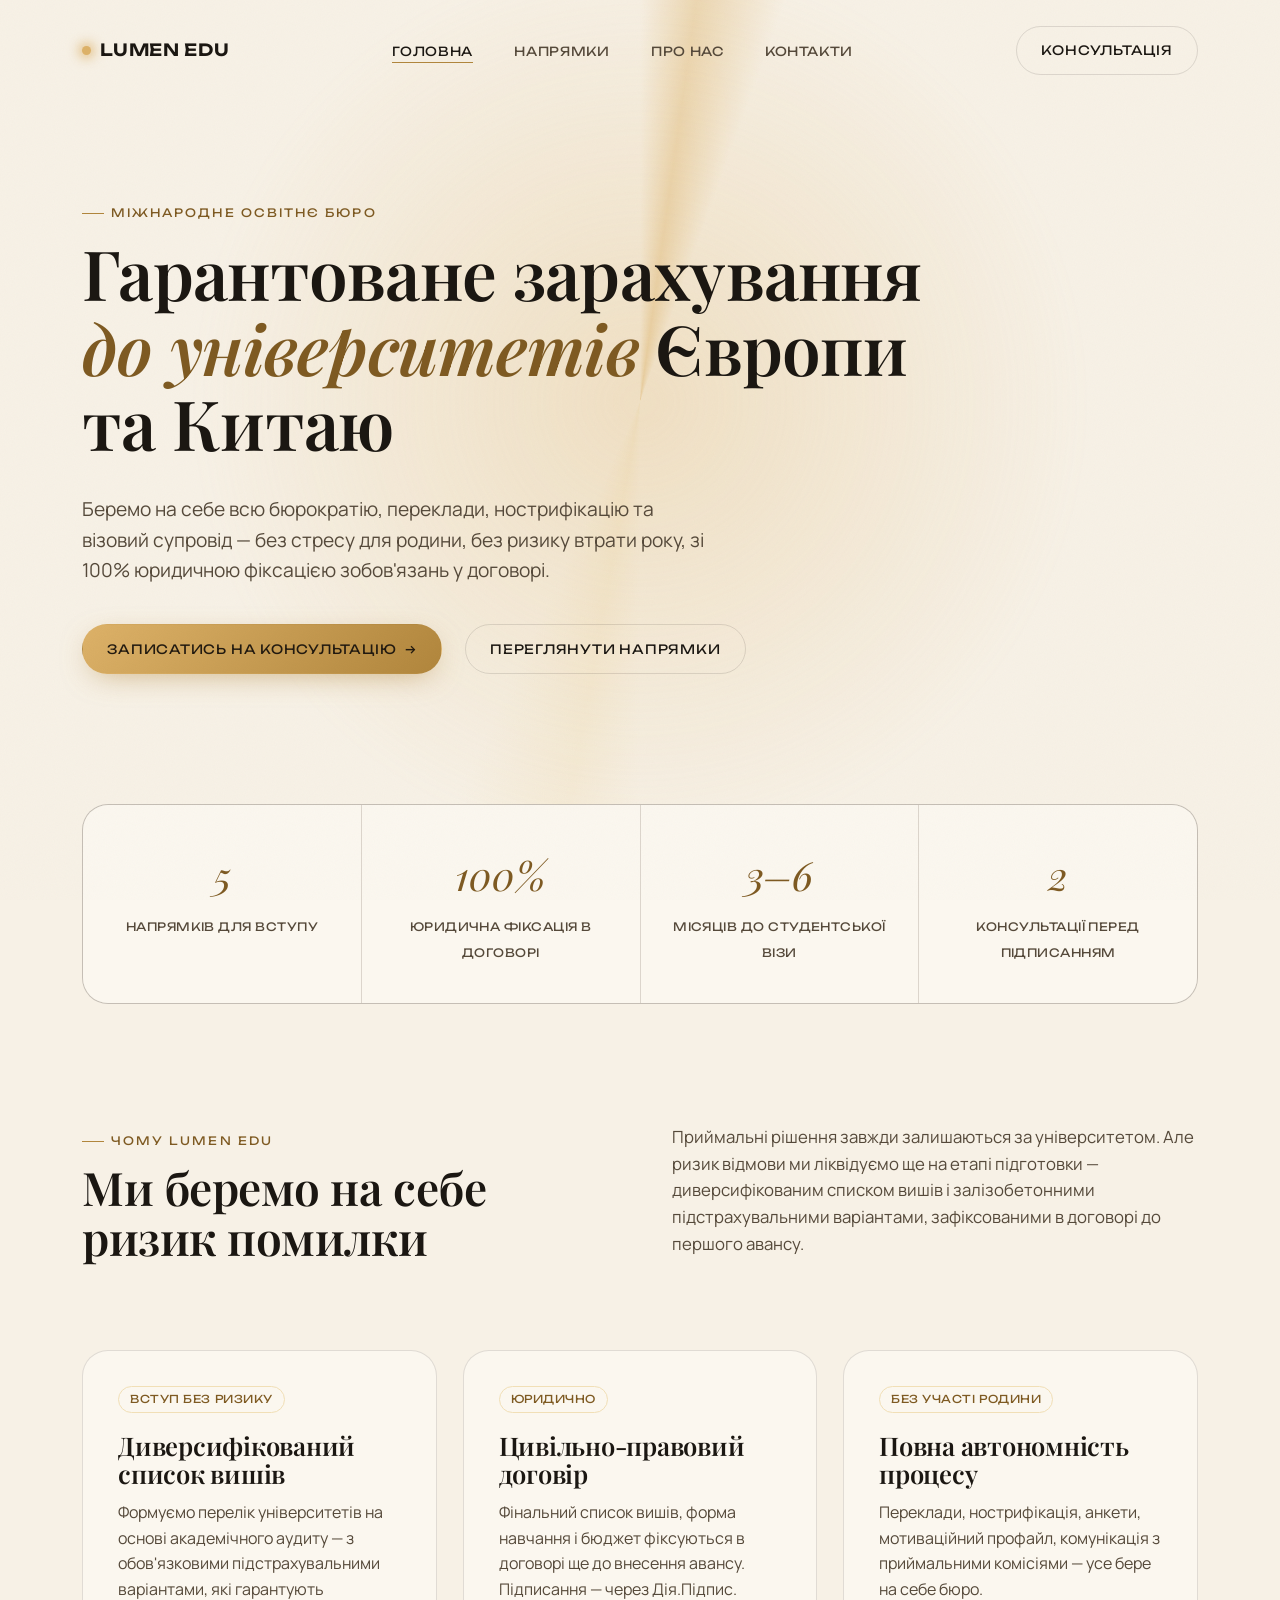
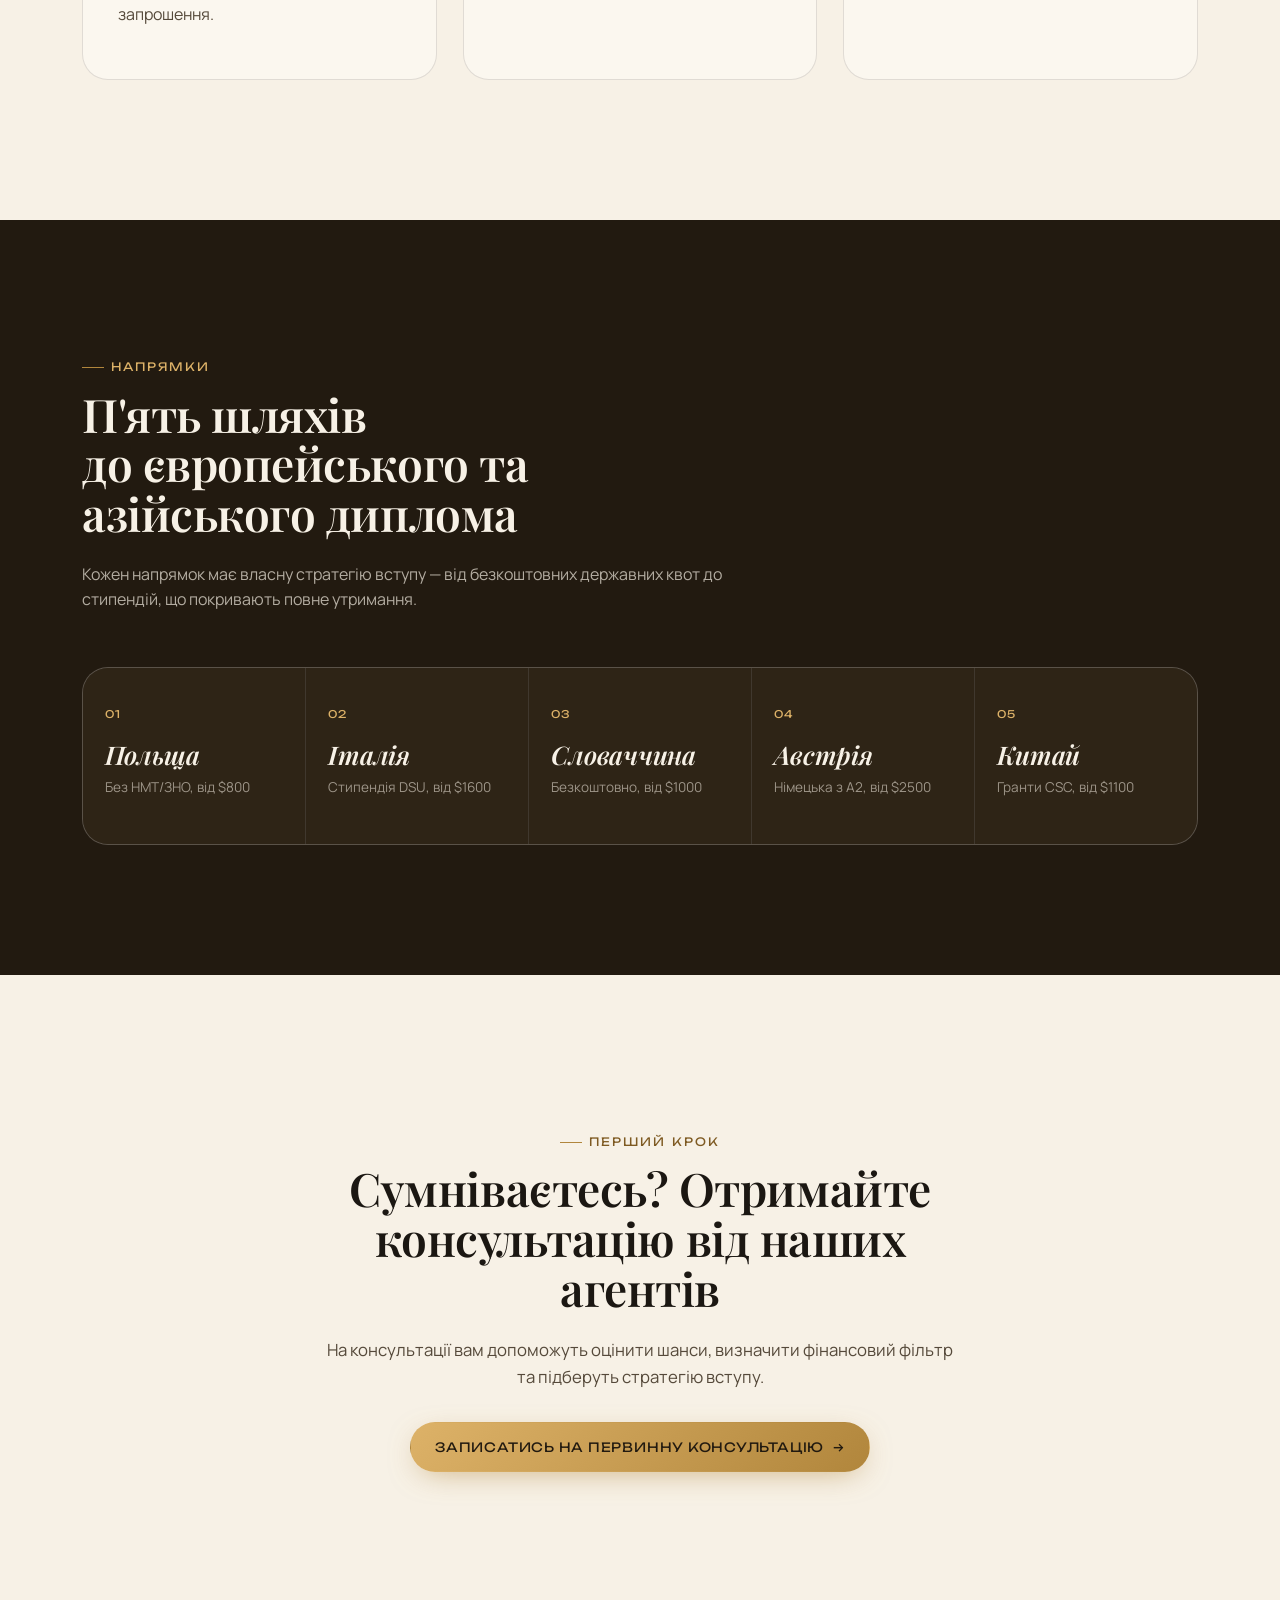
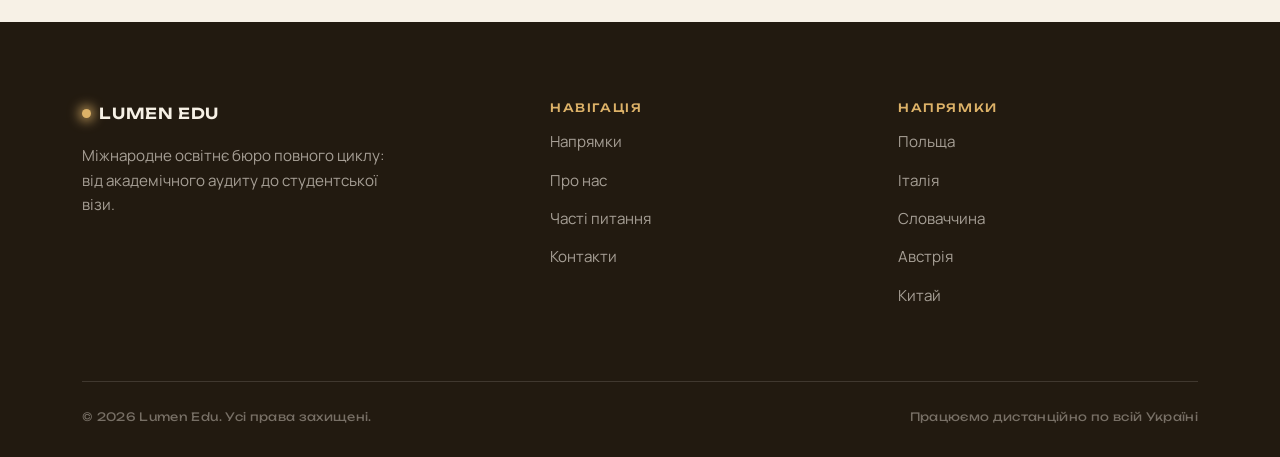
==== index.html @ cb431f50 "Add files via upload" ====
<!doctype html>
<html lang="uk">
<head>
<meta charset="UTF-8">
<meta name="viewport" content="width=device-width, initial-scale=1">
<title>Lumen Edu — Гарантоване зарахування до університетів Європи та Китаю</title>
<meta name="description" content="Міжнародне освітнє бюро Lumen Edu: гарантоване зарахування, переклади, нострифікація та візовий супровід для вступу в Італію, Польщу, Австрію, Словаччину та Китай.">
<link rel="stylesheet" href="styles.css">
</head>
<body>

<nav class="site-nav">
  <div class="container">
    <a href="index.html" class="logo"><span class="spark"></span>LUMEN EDU</a>
    <ul class="nav-links">
      <li><a href="index.html">Головна</a></li>
      <li><a href="destinations.html">Напрямки</a></li>
      <li><a href="about.html">Про нас</a></li>
      <li><a href="contact.html">Контакти</a></li>
    </ul>
    <div class="nav-cta">
      <a href="contact.html" class="btn btn-ghost">Консультація</a>
      <button class="nav-toggle" aria-label="Меню"><span></span><span></span><span></span></button>
    </div>
  </div>
</nav>

<!-- ================= HERO ================= -->
<header style="position:relative; padding:196px 0 130px; overflow:hidden;">
  <div class="beam-field">
    <div class="beam"></div>
    <div class="beam-glow"></div>
  </div>
  <div class="container" style="position:relative; z-index:2;">
    <div class="reveal in" style="max-width:900px;">
      <span class="eyebrow">Міжнародне освітнє бюро</span>
      <h1>Гарантоване зарахування <em style="font-style:italic; color:var(--gold-deep);">до університетів</em> Європи та Китаю</h1>
      <p style="font-size:1.2rem; max-width:640px; margin-top:1.2em;">
        Беремо на себе всю бюрократію, переклади, нострифікацію та візовий супровід —
        без стресу для родини, без ризику втрати року, зі 100% юридичною фіксацією
        зобов'язань у договорі.
      </p>
      <div style="display:flex; gap:1.4em; margin-top:2.4em; flex-wrap:wrap; align-items:center;">
        <a href="contact.html" class="btn btn-gold">Записатись на консультацію <span class="btn-arrow">→</span></a>
        <a href="destinations.html" class="btn btn-ghost">Переглянути напрямки</a>
      </div>
    </div>
  </div>
</header>

<!-- ================= STATS ================= -->
<section style="padding: 0 0 120px;">
  <div class="container reveal-stagger">
    <div class="stats">
      <div class="stat">
        <span class="num">5</span>
        <span class="lbl">напрямків для вступу</span>
      </div>
      <div class="stat">
        <span class="num">100%</span>
        <span class="lbl">юридична фіксація в договорі</span>
      </div>
      <div class="stat">
        <span class="num">3–6</span>
        <span class="lbl">місяців до студентської візи</span>
      </div>
      <div class="stat">
        <span class="num">2</span>
        <span class="lbl">консультації перед підписанням</span>
      </div>
    </div>
  </div>
</section>

<!-- ================= WHY ================= -->
<section style="padding-bottom:140px;">
  <div class="container">
    <div class="two-col" style="margin-bottom:4em;">
      <div class="reveal">
        <span class="eyebrow">Чому Lumen Edu</span>
        <h2>Ми беремо на себе<br>ризик помилки</h2>
      </div>
      <div class="reveal">
        <p style="font-size:1.05rem;">
          Приймальні рішення завжди залишаються за університетом. Але ризик відмови
          ми ліквідуємо ще на етапі підготовки — диверсифікованим списком вишів
          і залізобетонними підстрахувальними варіантами, зафіксованими в договорі
          до першого авансу.
        </p>
      </div>
    </div>

    <div class="reveal-stagger" style="display:grid; grid-template-columns:repeat(3,1fr); gap:1.6em;">
      <div class="card">
        <span class="tag-pill">Вступ без ризику</span>
        <h3 style="margin-top:.8em;">Диверсифікований список вишів</h3>
        <p>Формуємо перелік університетів на основі академічного аудиту — з обов'язковими підстрахувальними варіантами, які гарантують запрошення.</p>
      </div>
      <div class="card">
        <span class="tag-pill">Юридично</span>
        <h3 style="margin-top:.8em;">Цивільно-правовий договір</h3>
        <p>Фінальний список вишів, форма навчання і бюджет фіксуються в договорі ще до внесення авансу. Підписання — через Дія.Підпис.</p>
      </div>
      <div class="card">
        <span class="tag-pill">Без участі родини</span>
        <h3 style="margin-top:.8em;">Повна автономність процесу</h3>
        <p>Переклади, нострифікація, анкети, мотиваційний профайл, комунікація з приймальними комісіями — усе бере на себе бюро.</p>
      </div>
    </div>
  </div>
</section>

<!-- ================= DESTINATIONS PREVIEW ================= -->
<section class="section-dark" style="padding:130px 0;">
  <div class="container">
    <div class="reveal" style="max-width:640px; margin-bottom:3.4em;">
      <span class="eyebrow">Напрямки</span>
      <h2>П'ять шляхів<br>до європейського та азійського диплома</h2>
      <p>Кожен напрямок має власну стратегію вступу — від безкоштовних державних квот до стипендій, що покривають повне утримання.</p>
    </div>

    <div class="reveal-stagger" style="display:grid; grid-template-columns:repeat(5,1fr); gap:1px; background:var(--line-on-dark); border:1px solid var(--line-on-dark); border-radius:var(--radius-l); overflow:hidden;">
      <a href="destinations.html#poland" style="background:var(--bronze-soft); padding:2em 1.4em; transition:background .4s var(--ease);" onmouseover="this.style.background='#3a2e1c'" onmouseout="this.style.background='var(--bronze-soft)'">
        <span style="font-family:var(--f-mono); font-size:.66rem; letter-spacing:.05em; color:var(--gold-bright); text-transform:uppercase;">01</span>
        <h3 style="margin:.6em 0 .3em; font-style:italic;">Польща</h3>
        <p style="font-size:.85rem; color:rgba(247,241,230,.55);">Без НМТ/ЗНО, від $800</p>
      </a>
      <a href="destinations.html#italy" style="background:var(--bronze-soft); padding:2em 1.4em; transition:background .4s var(--ease);" onmouseover="this.style.background='#3a2e1c'" onmouseout="this.style.background='var(--bronze-soft)'">
        <span style="font-family:var(--f-mono); font-size:.66rem; letter-spacing:.05em; color:var(--gold-bright); text-transform:uppercase;">02</span>
        <h3 style="margin:.6em 0 .3em; font-style:italic;">Італія</h3>
        <p style="font-size:.85rem; color:rgba(247,241,230,.55);">Стипендія DSU, від $1600</p>
      </a>
      <a href="destinations.html#slovakia" style="background:var(--bronze-soft); padding:2em 1.4em; transition:background .4s var(--ease);" onmouseover="this.style.background='#3a2e1c'" onmouseout="this.style.background='var(--bronze-soft)'">
        <span style="font-family:var(--f-mono); font-size:.66rem; letter-spacing:.05em; color:var(--gold-bright); text-transform:uppercase;">03</span>
        <h3 style="margin:.6em 0 .3em; font-style:italic;">Словаччина</h3>
        <p style="font-size:.85rem; color:rgba(247,241,230,.55);">Безкоштовно, від $1000</p>
      </a>
      <a href="destinations.html#austria" style="background:var(--bronze-soft); padding:2em 1.4em; transition:background .4s var(--ease);" onmouseover="this.style.background='#3a2e1c'" onmouseout="this.style.background='var(--bronze-soft)'">
        <span style="font-family:var(--f-mono); font-size:.66rem; letter-spacing:.05em; color:var(--gold-bright); text-transform:uppercase;">04</span>
        <h3 style="margin:.6em 0 .3em; font-style:italic;">Австрія</h3>
        <p style="font-size:.85rem; color:rgba(247,241,230,.55);">Німецька з А2, від $2500</p>
      </a>
      <a href="destinations.html#china" style="background:var(--bronze-soft); padding:2em 1.4em; transition:background .4s var(--ease);" onmouseover="this.style.background='#3a2e1c'" onmouseout="this.style.background='var(--bronze-soft)'">
        <span style="font-family:var(--f-mono); font-size:.66rem; letter-spacing:.05em; color:var(--gold-bright); text-transform:uppercase;">05</span>
        <h3 style="margin:.6em 0 .3em; font-style:italic;">Китай</h3>
        <p style="font-size:.85rem; color:rgba(247,241,230,.55);">Гранти CSC, від $1100</p>
      </a>
    </div>
  </div>
</section>

<!-- ================= CTA ================= -->
<section style="padding:150px 0; text-align:center;">
  <div class="container reveal" style="max-width:700px; margin:0 auto;">
    <span class="eyebrow" style="justify-content:center;">Перший крок</span>
    <h2>Сумніваєтесь? Отримайте консультацію від наших агентів</h2>
    <p style="font-size:1.05rem;">На консультації вам допоможуть оцінити шанси, визначити фінансовий фільтр та підберуть стратегію вступу.</p>
    <div style="margin-top:2em;">
      <a href="contact.html" class="btn btn-gold">Записатись на первинну консультацію <span class="btn-arrow">→</span></a>
    </div>
  </div>
</section>

<footer class="site-footer">
  <div class="container">
    <div class="footer-grid">
      <div>
        <a href="index.html" class="logo"><span class="spark"></span>LUMEN EDU</a>
        <p style="max-width:320px;">Міжнародне освітнє бюро повного циклу: від академічного аудиту до студентської візи.</p>
      </div>
      <div>
        <h4>Навігація</h4>
        <ul>
          <li><a href="destinations.html">Напрямки</a></li>
          <li><a href="about.html">Про нас</a></li>
          <li><a href="about.html#faq">Часті питання</a></li>
          <li><a href="contact.html">Контакти</a></li>
        </ul>
      </div>
      <div>
        <h4>Напрямки</h4>
        <ul>
          <li><a href="destinations.html#poland">Польща</a></li>
          <li><a href="destinations.html#italy">Італія</a></li>
          <li><a href="destinations.html#slovakia">Словаччина</a></li>
          <li><a href="destinations.html#austria">Австрія</a></li>
          <li><a href="destinations.html#china">Китай</a></li>
        </ul>
      </div>
    </div>
    <div class="footer-bottom">
      <span>© 2026 Lumen Edu. Усі права захищені.</span>
      <span>Працюємо дистанційно по всій Україні</span>
    </div>
  </div>
</footer>

<script src="main.js"></script>
</body>
</html>
---- styles.css ----
/* ============================================================
   LUMEN EDU — design system
   Ivory + antique gold, editorial serif × geometric Cyrillic sans.
   Signature: a slow-rotating beam of light behind the wordmark,
   and a cursor-tracked glow that "illuminates" whatever it touches —
   the visual thesis of the brand (lumen = light).
   ============================================================ */

@import url('https://fonts.googleapis.com/css2?family=Playfair+Display:ital,wght@0,500;0,600;0,700;1,500;1,600&family=Unbounded:wght@300;400;500;600;700&family=Manrope:wght@400;500;600;700&display=swap');

:root{
  /* --- color --- */
  --ivory:        #F7F1E6;
  --ivory-soft:   #FBF7EF;
  --ivory-deep:   #EFE6D3;
  --ink:          #1B1712;
  --ink-soft:     #55493A;
  --ink-faint:    #8A7A63;
  --gold:         #B1863C;
  --gold-bright:  #DDB268;
  --gold-pale:    #F1DFB6;
  --gold-deep:    #7E5A22;
  --bronze:       #221A10;
  --bronze-soft:  #2E2416;
  --line:         rgba(27,23,18,0.12);
  --line-on-dark: rgba(247,241,230,0.14);

  /* --- type --- */
  --f-display: 'Playfair Display', 'Georgia', serif;
  --f-mono:    'Unbounded', sans-serif;
  --f-body:    'Manrope', sans-serif;

  /* --- scale --- */
  --container: 1180px;
  --radius-s: 4px;
  --radius-m: 10px;
  --radius-l: 26px;

  --ease: cubic-bezier(.22,1,.36,1);
}

*, *::before, *::after{ box-sizing: border-box; }
html{ scroll-behavior: smooth; }
@media (prefers-reduced-motion: reduce){
  html{ scroll-behavior: auto; }
  *{ animation-duration: 0.01ms !important; animation-iteration-count: 1 !important; transition-duration: 0.01ms !important; scroll-behavior: auto !important; }
}

body{
  margin:0;
  background: var(--ivory);
  color: var(--ink);
  font-family: var(--f-body);
  font-size: 16px;
  line-height: 1.6;
  -webkit-font-smoothing: antialiased;
  position: relative;
  overflow-x: hidden;
}

/* faint paper grain over everything, premium print feel */
body::before{
  content:"";
  position: fixed; inset:0;
  pointer-events:none;
  z-index: 999;
  opacity:.035;
  mix-blend-mode: multiply;
  background-image: url("data:image/svg+xml,%3Csvg xmlns='http://www.w3.org/2000/svg' width='160' height='160'%3E%3Cfilter id='n'%3E%3CfeTurbulence type='fractalNoise' baseFrequency='0.9' numOctaves='2' stitchTiles='stitch'/%3E%3C/filter%3E%3Crect width='100%25' height='100%25' filter='url(%23n)'/%3E%3C/svg%3E");
}

/* cursor glow — desktop only */
.cursor-glow{
  position: fixed;
  width: 480px; height: 480px;
  border-radius: 50%;
  pointer-events: none;
  z-index: 2;
  background: radial-gradient(circle, rgba(221,178,104,0.16) 0%, rgba(221,178,104,0) 68%);
  transform: translate(-50%,-50%);
  left: -1000px; top: -1000px;
  transition: opacity .4s var(--ease);
}
@media (hover:none){ .cursor-glow{ display:none; } }

a{ color:inherit; text-decoration:none; }
img{ max-width:100%; display:block; }
ul{ margin:0; padding:0; list-style:none; }
button{ font-family:inherit; }

h1,h2,h3,h4{
  font-family: var(--f-display);
  font-weight: 600;
  line-height: 1.08;
  margin: 0 0 .5em;
  letter-spacing: -0.01em;
}
h1{ font-size: clamp(2.6rem, 5.4vw, 5rem); font-weight: 600; }
h2{ font-size: clamp(2rem, 3.6vw, 3.1rem); }
h3{ font-size: clamp(1.3rem, 2vw, 1.7rem); }
p{ margin: 0 0 1em; color: var(--ink-soft); }

.eyebrow{
  font-family: var(--f-mono);
  font-size: .72rem;
  letter-spacing: .18em;
  text-transform: uppercase;
  color: var(--gold-deep);
  display: inline-flex;
  align-items: center;
  gap: .6em;
  margin-bottom: 1.1em;
}
.eyebrow::before{
  content:"";
  width: 22px; height: 1px;
  background: var(--gold);
}

.container{ max-width: var(--container); margin: 0 auto; padding: 0 32px; }
section{ position: relative; }

/* ---------- buttons ---------- */
.btn{
  font-family: var(--f-mono);
  font-size: .8rem;
  letter-spacing: .06em;
  text-transform: uppercase;
  display: inline-flex;
  align-items: center;
  gap: .7em;
  padding: 1.05em 1.9em;
  border-radius: 999px;
  border: 1px solid transparent;
  cursor: pointer;
  transition: all .45s var(--ease);
  white-space: nowrap;
}
.btn-gold{
  background: linear-gradient(135deg, var(--gold-bright), var(--gold));
  color: var(--bronze);
  box-shadow: 0 8px 30px -10px rgba(177,134,60,.65);
}
.btn-gold:hover{ transform: translateY(-2px); box-shadow: 0 14px 34px -8px rgba(177,134,60,.8); }
.btn-ghost{
  border-color: var(--line);
  color: var(--ink);
  background: transparent;
}
.btn-ghost:hover{ border-color: var(--gold); color: var(--gold-deep); }
.btn-ghost-dark{
  border-color: var(--line-on-dark);
  color: var(--ivory);
}
.btn-ghost-dark:hover{ border-color: var(--gold-bright); color: var(--gold-bright); }
.btn-arrow{ transition: transform .4s var(--ease); }
.btn:hover .btn-arrow{ transform: translateX(4px); }

/* ---------- nav ---------- */
.site-nav{
  position: fixed; top:0; left:0; right:0; z-index: 500;
  padding: 26px 0;
  transition: padding .4s var(--ease), background .4s var(--ease), border-color .4s var(--ease);
  border-bottom: 1px solid transparent;
}
.site-nav.scrolled{
  padding: 15px 0;
  background: rgba(247,241,230,0.86);
  backdrop-filter: blur(14px);
  border-bottom-color: var(--line);
}
.site-nav .container{ display:flex; align-items:center; justify-content:space-between; }
.logo{
  font-family: var(--f-mono);
  font-weight: 600;
  font-size: 1.05rem;
  letter-spacing: .04em;
  display:flex; align-items:center; gap:.55em;
}
.logo .spark{
  width: 9px; height: 9px; border-radius: 50%;
  background: var(--gold-bright);
  box-shadow: 0 0 12px 3px rgba(221,178,104,.85);
}
.nav-links{ display:flex; align-items:center; gap: 2.6em; }
.nav-links a{
  font-family: var(--f-mono);
  font-size: .78rem;
  letter-spacing: .05em;
  text-transform: uppercase;
  color: var(--ink-soft);
  position: relative;
  padding-bottom: 4px;
}
.nav-links a::after{
  content:""; position:absolute; left:0; right:100%; bottom:0; height:1px;
  background: var(--gold); transition: right .35s var(--ease);
}
.nav-links a:hover::after, .nav-links a.active::after{ right:0; }
.nav-links a.active{ color: var(--ink); }
.nav-cta{ display:flex; align-items:center; gap: 1.6em; }
.nav-toggle{ display:none; background:none; border:none; cursor:pointer; padding:6px; }
.nav-toggle span{ display:block; width:22px; height:1px; background:var(--ink); margin:5px 0; transition: all .3s var(--ease); }

@media (max-width: 900px){
  .nav-links{
    position: fixed; inset: 0 0 0 auto; width: min(78vw, 340px);
    background: var(--ivory-soft);
    flex-direction: column; align-items: flex-start;
    padding: 110px 40px 40px;
    gap: 2em;
    transform: translateX(100%);
    transition: transform .5s var(--ease);
    box-shadow: -30px 0 60px rgba(0,0,0,.08);
  }
  .nav-links.open{ transform: translateX(0); }
  .nav-toggle{ display:block; }
  .nav-cta .btn-ghost{ display:none; }
}

/* ---------- hero light beam (signature) ---------- */
.beam-field{
  position: absolute; inset: 0;
  overflow: hidden;
  pointer-events: none;
}
.beam{
  position: absolute;
  top: 50%; left: 50%;
  width: 1600px; height: 1600px;
  transform: translate(-50%,-50%);
  background: conic-gradient(from 0deg,
    rgba(221,178,104,0) 0deg,
    rgba(221,178,104,.5) 8deg,
    rgba(221,178,104,0) 20deg,
    rgba(221,178,104,0) 180deg,
    rgba(241,223,182,.35) 190deg,
    rgba(221,178,104,0) 205deg,
    rgba(221,178,104,0) 360deg);
  animation: rotate-beam 22s linear infinite;
  opacity: .8;
}
@keyframes rotate-beam{ to{ transform: translate(-50%,-50%) rotate(360deg); } }
.beam-glow{
  position:absolute; top:50%; left:50%; width:900px; height:900px;
  transform:translate(-50%,-50%);
  background: radial-gradient(circle, rgba(221,178,104,.28) 0%, rgba(221,178,104,0) 70%);
  filter: blur(10px);
}

/* ---------- reveal on scroll ---------- */
.reveal{ opacity:0; transform: translateY(28px); transition: opacity .9s var(--ease), transform .9s var(--ease); }
.reveal.in{ opacity:1; transform: translateY(0); }
.reveal-stagger > *{ opacity:0; transform: translateY(24px); transition: opacity .8s var(--ease), transform .8s var(--ease); }
.reveal-stagger.in > *{ opacity:1; transform: translateY(0); }
.reveal-stagger.in > *:nth-child(1){ transition-delay: .05s; }
.reveal-stagger.in > *:nth-child(2){ transition-delay: .14s; }
.reveal-stagger.in > *:nth-child(3){ transition-delay: .23s; }
.reveal-stagger.in > *:nth-child(4){ transition-delay: .32s; }
.reveal-stagger.in > *:nth-child(5){ transition-delay: .41s; }

/* ---------- cards / grid ---------- */
.card{
  background: var(--ivory-soft);
  border: 1px solid var(--line);
  border-radius: var(--radius-l);
  padding: 2.2em;
  transition: transform .5s var(--ease), box-shadow .5s var(--ease), border-color .5s var(--ease);
}
.card:hover{
  transform: translateY(-6px);
  border-color: var(--gold-pale);
  box-shadow: 0 30px 60px -30px rgba(126,90,34,.35);
}

/* ---------- dark section ---------- */
.section-dark{
  background: var(--bronze);
  color: var(--ivory);
}
.section-dark p{ color: rgba(247,241,230,.68); }
.section-dark .eyebrow{ color: var(--gold-bright); }

/* ---------- stats strip ---------- */
.stats{
  display:grid; grid-template-columns: repeat(4,1fr); gap: 1px;
  background: var(--line);
  border: 1px solid var(--line);
  border-radius: var(--radius-l);
  overflow:hidden;
}
.stat{
  background: var(--ivory-soft);
  padding: 2.4em 1.6em;
  text-align:center;
}
.stat .num{
  font-family: var(--f-display);
  font-style: italic;
  font-size: 2.5rem;
  color: var(--gold-deep);
  display:block;
  margin-bottom:.15em;
}
.stat .lbl{
  font-family: var(--f-mono);
  font-size: .72rem;
  letter-spacing: .04em;
  color: var(--ink-soft);
  text-transform: uppercase;
  line-height:1.4;
}
@media (max-width: 800px){ .stats{ grid-template-columns: repeat(2,1fr); } }

/* ---------- footer ---------- */
.site-footer{
  background: var(--bronze);
  color: rgba(247,241,230,.6);
  padding: 80px 0 30px;
}
.site-footer .logo{ color: var(--ivory); margin-bottom: 1.2em; }
.footer-grid{
  display:grid; grid-template-columns: 1.4fr 1fr 1fr; gap: 3em;
  padding-bottom: 60px;
  border-bottom: 1px solid var(--line-on-dark);
}
.footer-grid h4{
  font-family: var(--f-mono); font-size:.72rem; letter-spacing:.14em;
  text-transform: uppercase; color: var(--gold-bright); font-weight:500; margin-bottom: 1.3em;
}
.footer-grid a, .footer-grid p{ color: rgba(247,241,230,.62); font-size:.95rem; }
.footer-grid li{ margin-bottom: .8em; }
.footer-grid a:hover{ color: var(--gold-bright); }
.footer-bottom{
  display:flex; justify-content:space-between; align-items:center;
  padding-top: 26px;
  font-family: var(--f-mono); font-size:.72rem; letter-spacing:.03em;
  color: rgba(247,241,230,.4);
  flex-wrap: wrap; gap: 1em;
}
@media (max-width: 760px){ .footer-grid{ grid-template-columns: 1fr; gap:2.2em; } }

/* ---------- page header (inner pages) ---------- */
.page-header{
  padding: 200px 0 90px;
  position: relative;
  overflow:hidden;
}
.page-header .container{ position:relative; z-index:2; }
.page-header .kicker-line{
  max-width: 620px;
}

/* ---------- destinations tabs ---------- */
.dest-shell{
  display:grid; grid-template-columns: 300px 1fr; gap: 0;
  border: 1px solid var(--line);
  border-radius: var(--radius-l);
  overflow:hidden;
  background: var(--ivory-soft);
}
.dest-tabs{
  border-right: 1px solid var(--line);
  background: var(--ivory-deep);
}
.dest-tab{
  width:100%; text-align:left;
  padding: 1.6em 1.8em;
  background:none; border:none; cursor:pointer;
  border-bottom: 1px solid var(--line);
  display:flex; align-items:center; justify-content: space-between;
  gap: 1em;
  transition: background .35s var(--ease), padding-left .35s var(--ease);
}
.dest-tab:last-child{ border-bottom:none; }
.dest-tab .name{
  font-family: var(--f-display); font-style: italic; font-weight:600;
  font-size: 1.15rem; color: var(--ink);
}
.dest-tab .tag{
  font-family: var(--f-mono); font-size: .66rem; letter-spacing:.04em;
  color: var(--ink-faint); text-transform: uppercase; display:block; margin-top:.3em;
}
.dest-tab .dot{
  width: 8px; height:8px; border-radius:50%;
  background: var(--line); flex: none;
  transition: background .35s var(--ease), box-shadow .35s var(--ease);
}
.dest-tab.active{ background: var(--ivory-soft); padding-left: 2.2em; }
.dest-tab.active .dot{ background: var(--gold-bright); box-shadow: 0 0 10px 2px rgba(221,178,104,.7); }
.dest-tab:hover .name{ color: var(--gold-deep); }

.dest-panels{ position: relative; }
.dest-panel{
  display:none;
  padding: 3em 3.2em;
  animation: panel-in .6s var(--ease);
}
.dest-panel.active{ display:block; }
@keyframes panel-in{ from{ opacity:0; transform: translateY(10px);} to{opacity:1; transform:translateY(0);} }
.dest-panel .price-tag{
  display:inline-flex; align-items:baseline; gap:.4em;
  font-family: var(--f-mono);
  background: var(--bronze); color: var(--gold-pale);
  padding: .55em 1.1em; border-radius: 999px;
  font-size: .78rem; letter-spacing:.03em;
  margin-bottom: 1.6em;
}
.dest-panel .price-tag b{ font-size: 1rem; color: var(--gold-bright); }
.dest-perks{ display:grid; gap: 1.4em; margin-top: 1.8em; }
.dest-perk{ display:grid; grid-template-columns: auto 1fr; gap: 1em; align-items:flex-start; }
.dest-perk .mark{
  width: 30px; height:30px; border-radius:50%;
  border:1px solid var(--gold-pale);
  display:flex; align-items:center; justify-content:center;
  font-family: var(--f-mono); font-size: .68rem; color: var(--gold-deep); flex:none;
  margin-top: .15em;
}
.dest-perk strong{ display:block; color: var(--ink); font-family: var(--f-body); font-weight:700; margin-bottom:.2em; }
.dest-perk p{ margin:0; font-size: .96rem; }

@media (max-width: 860px){
  .dest-shell{ grid-template-columns: 1fr; }
  .dest-tabs{ display:flex; overflow-x:auto; border-right:none; border-bottom:1px solid var(--line); }
  .dest-tab{ border-bottom:none; border-right:1px solid var(--line); white-space:nowrap; }
  .dest-tab.active{ padding-left: 1.8em; }
  .dest-panel{ padding: 2.2em 1.6em; }
}

/* ---------- timeline (process) ---------- */
.timeline{ position:relative; }
.timeline::before{
  content:""; position:absolute; left: 27px; top: 10px; bottom: 10px; width:1px;
  background: linear-gradient(var(--gold-pale), var(--line) 90%);
}
.tl-step{ display:grid; grid-template-columns: 56px 1fr; gap: 1.8em; padding-bottom: 3.4em; position:relative; }
.tl-step:last-child{ padding-bottom:0; }
.tl-num{
  width:56px; height:56px; border-radius:50%;
  background: var(--ivory-soft); border:1px solid var(--gold-pale);
  display:flex; align-items:center; justify-content:center;
  font-family: var(--f-display); font-style:italic; font-weight:600; color: var(--gold-deep);
  font-size: 1.2rem; position:relative; z-index:1;
}
.tl-step h3{ margin-bottom:.4em; }
.tl-step .tl-meta{
  font-family: var(--f-mono); font-size:.68rem; letter-spacing:.06em; text-transform:uppercase;
  color: var(--gold-deep); margin-bottom:.6em; display:block;
}

/* ---------- FAQ accordion ---------- */
.faq-item{ border-bottom: 1px solid var(--line); }
.faq-q{
  width:100%; text-align:left; background:none; border:none; cursor:pointer;
  padding: 1.7em 0; display:flex; justify-content:space-between; align-items:center; gap: 2em;
}
.faq-q h3{ margin:0; font-size: 1.15rem; }
.faq-q .plus{
  width: 30px; height:30px; border-radius:50%; border:1px solid var(--gold-pale); flex:none;
  position:relative;
}
.faq-q .plus::before, .faq-q .plus::after{
  content:""; position:absolute; background: var(--gold-deep); top:50%; left:50%;
  transform: translate(-50%,-50%);
}
.faq-q .plus::before{ width:11px; height:1px; }
.faq-q .plus::after{ width:1px; height:11px; transition: transform .35s var(--ease); }
.faq-item.open .plus::after{ transform: translate(-50%,-50%) rotate(90deg) scale(0); }
.faq-a{ max-height:0; overflow:hidden; transition: max-height .5s var(--ease); }
.faq-a p{ padding-bottom: 1.8em; margin:0; max-width: 720px; }
.faq-item.open .faq-a{ max-height: 400px; }

/* ---------- form ---------- */
.form-shell{
  background: var(--ivory-soft);
  border: 1px solid var(--line);
  border-radius: var(--radius-l);
  padding: 3em;
}
.field{ margin-bottom: 1.6em; }
.field label{
  display:block; font-family: var(--f-mono); font-size:.7rem; letter-spacing:.06em;
  text-transform: uppercase; color: var(--ink-faint); margin-bottom:.7em;
}
.field input, .field textarea{
  width:100%; background: var(--ivory); border:1px solid var(--line);
  border-radius: var(--radius-m); padding: .95em 1.1em;
  font-family: var(--f-body); font-size: 1rem; color: var(--ink);
  transition: border-color .3s var(--ease), box-shadow .3s var(--ease);
}
.field input:focus, .field textarea:focus{
  outline:none; border-color: var(--gold); box-shadow: 0 0 0 4px rgba(177,134,60,.14);
}
.field textarea{ min-height: 130px; resize: vertical; }
.form-note{ font-size:.85rem; color: var(--ink-faint); margin-top: 1.2em; }
.form-success{
  display:none; text-align:center; padding: 2.4em 1em;
}
.form-success.show{ display:block; }
.form-success .spark-big{
  width:14px; height:14px; border-radius:50%; margin: 0 auto 1.2em;
  background: var(--gold-bright); box-shadow: 0 0 24px 6px rgba(221,178,104,.8);
}

/* ---------- misc ---------- */
.two-col{ display:grid; grid-template-columns: 1fr 1fr; gap: 4em; align-items:start; }
@media (max-width: 860px){ .two-col{ grid-template-columns: 1fr; gap: 2.4em; } }
.divider{ height:1px; background: var(--line); }
.tag-pill{
  font-family: var(--f-mono); font-size:.68rem; letter-spacing:.05em; text-transform:uppercase;
  border:1px solid var(--gold-pale); color: var(--gold-deep); padding: .5em 1em; border-radius:999px;
}
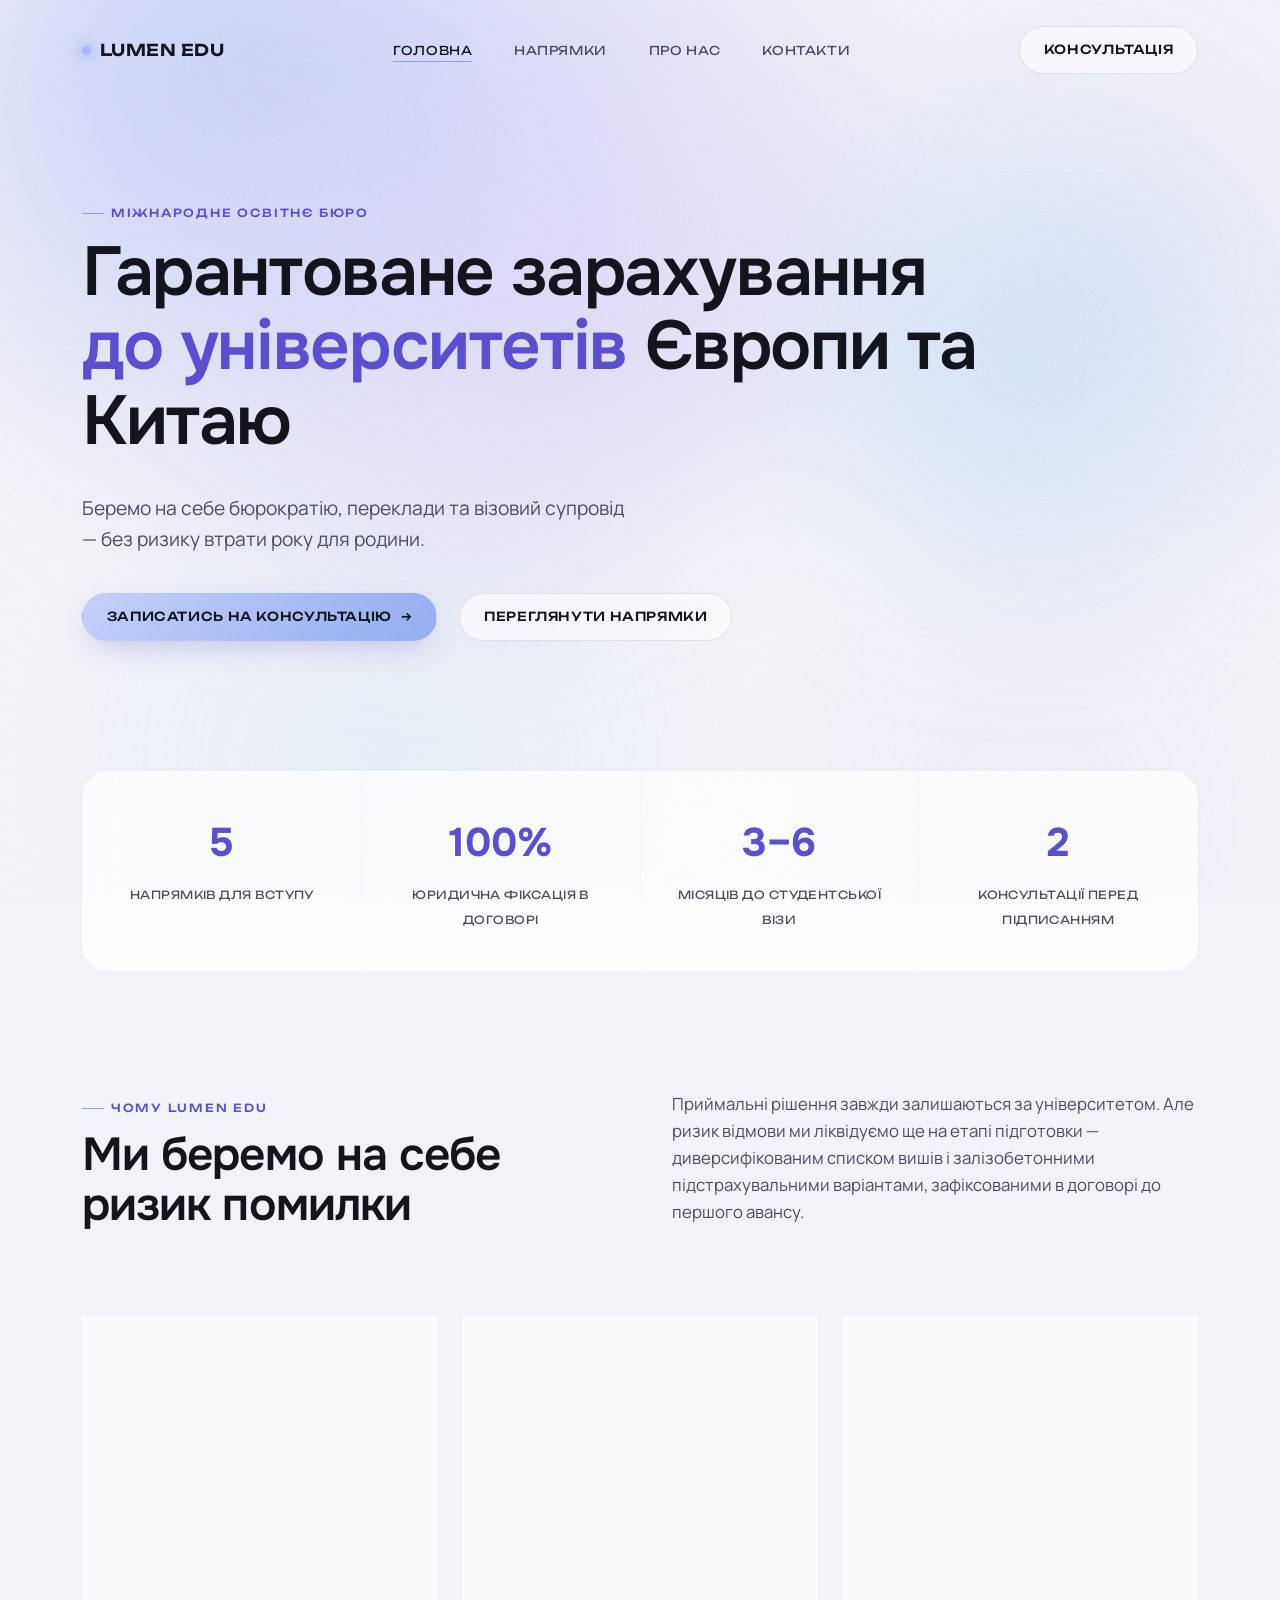
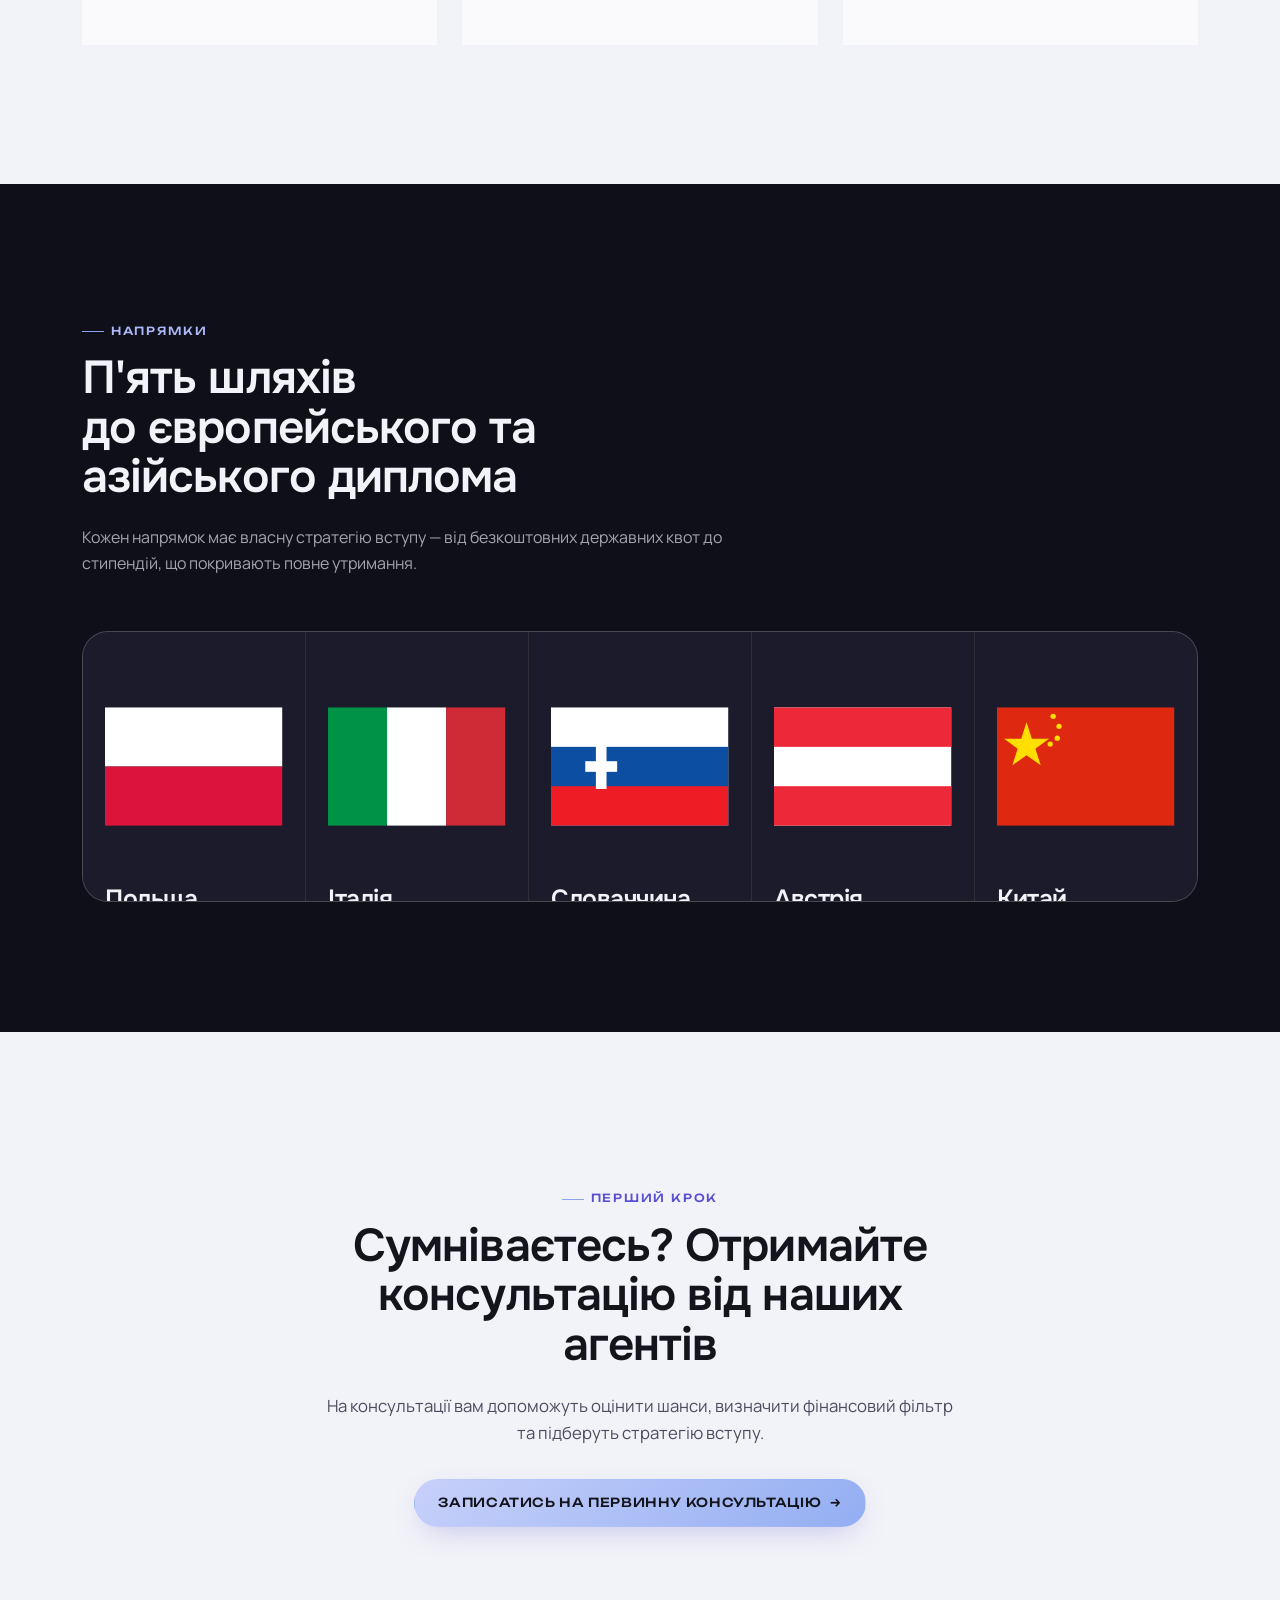
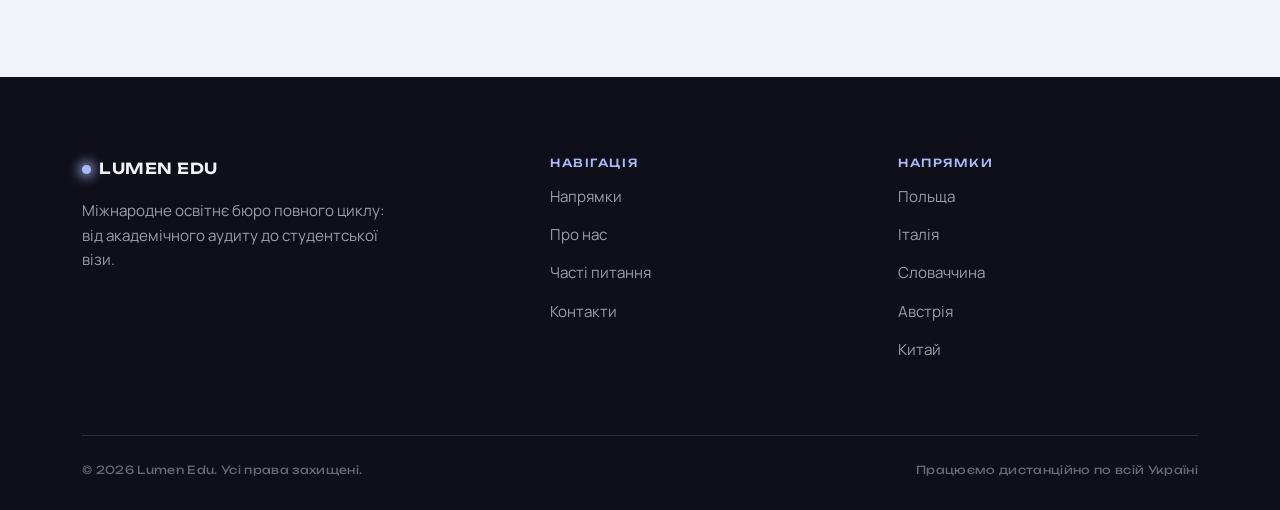
==== commit e04b08c5: "Add files via upload" ====
--- a/index.html
+++ b/index.html
@@ -34,11 +34,9 @@
   <div class="container" style="position:relative; z-index:2;">
     <div class="reveal in" style="max-width:900px;">
       <span class="eyebrow">Міжнародне освітнє бюро</span>
-      <h1>Гарантоване зарахування <em style="font-style:italic; color:var(--gold-deep);">до університетів</em> Європи та Китаю</h1>
-      <p style="font-size:1.2rem; max-width:640px; margin-top:1.2em;">
-        Беремо на себе всю бюрократію, переклади, нострифікацію та візовий супровід —
-        без стресу для родини, без ризику втрати року, зі 100% юридичною фіксацією
-        зобов'язань у договорі.
+      <h1>Гарантоване зарахування <span style="color:var(--gold-deep);">до університетів</span> Європи та Китаю</h1>
+      <p style="font-size:1.2rem; max-width:560px; margin-top:1.2em;">
+        Беремо на себе бюрократію, переклади та візовий супровід — без ризику втрати року для родини.
       </p>
       <div style="display:flex; gap:1.4em; margin-top:2.4em; flex-wrap:wrap; align-items:center;">
         <a href="contact.html" class="btn btn-gold">Записатись на консультацію <span class="btn-arrow">→</span></a>
@@ -120,30 +118,30 @@
     </div>
 
     <div class="reveal-stagger" style="display:grid; grid-template-columns:repeat(5,1fr); gap:1px; background:var(--line-on-dark); border:1px solid var(--line-on-dark); border-radius:var(--radius-l); overflow:hidden;">
-      <a href="destinations.html#poland" style="background:var(--bronze-soft); padding:2em 1.4em; transition:background .4s var(--ease);" onmouseover="this.style.background='#3a2e1c'" onmouseout="this.style.background='var(--bronze-soft)'">
-        <span style="font-family:var(--f-mono); font-size:.66rem; letter-spacing:.05em; color:var(--gold-bright); text-transform:uppercase;">01</span>
-        <h3 style="margin:.6em 0 .3em; font-style:italic;">Польща</h3>
-        <p style="font-size:.85rem; color:rgba(247,241,230,.55);">Без НМТ/ЗНО, від $800</p>
+      <a href="destinations.html#poland" style="background:var(--bronze-soft); padding:2em 1.4em; transition:background .4s var(--ease);" onmouseover="this.style.background='#272741'" onmouseout="this.style.background='var(--bronze-soft)'">
+        <span class="flag-icon"><svg viewBox="0 0 3 2"><rect width="3" height="1" fill="#fff"/><rect y="1" width="3" height="1" fill="#dc143c"/></svg></span>
+        <h3 style="margin:.7em 0 .3em;">Польща</h3>
+        <p style="font-size:.85rem; color:rgba(242,243,248,.55);">Без НМТ/ЗНО, від $800</p>
       </a>
-      <a href="destinations.html#italy" style="background:var(--bronze-soft); padding:2em 1.4em; transition:background .4s var(--ease);" onmouseover="this.style.background='#3a2e1c'" onmouseout="this.style.background='var(--bronze-soft)'">
-        <span style="font-family:var(--f-mono); font-size:.66rem; letter-spacing:.05em; color:var(--gold-bright); text-transform:uppercase;">02</span>
-        <h3 style="margin:.6em 0 .3em; font-style:italic;">Італія</h3>
-        <p style="font-size:.85rem; color:rgba(247,241,230,.55);">Стипендія DSU, від $1600</p>
+      <a href="destinations.html#italy" style="background:var(--bronze-soft); padding:2em 1.4em; transition:background .4s var(--ease);" onmouseover="this.style.background='#272741'" onmouseout="this.style.background='var(--bronze-soft)'">
+        <span class="flag-icon"><svg viewBox="0 0 3 2"><rect width="1" height="2" fill="#009246"/><rect x="1" width="1" height="2" fill="#fff"/><rect x="2" width="1" height="2" fill="#ce2b37"/></svg></span>
+        <h3 style="margin:.7em 0 .3em;">Італія</h3>
+        <p style="font-size:.85rem; color:rgba(242,243,248,.55);">Стипендія DSU, від $1600</p>
       </a>
-      <a href="destinations.html#slovakia" style="background:var(--bronze-soft); padding:2em 1.4em; transition:background .4s var(--ease);" onmouseover="this.style.background='#3a2e1c'" onmouseout="this.style.background='var(--bronze-soft)'">
-        <span style="font-family:var(--f-mono); font-size:.66rem; letter-spacing:.05em; color:var(--gold-bright); text-transform:uppercase;">03</span>
-        <h3 style="margin:.6em 0 .3em; font-style:italic;">Словаччина</h3>
-        <p style="font-size:.85rem; color:rgba(247,241,230,.55);">Безкоштовно, від $1000</p>
+      <a href="destinations.html#slovakia" style="background:var(--bronze-soft); padding:2em 1.4em; transition:background .4s var(--ease);" onmouseover="this.style.background='#272741'" onmouseout="this.style.background='var(--bronze-soft)'">
+        <span class="flag-icon"><svg viewBox="0 0 3 2"><rect width="3" height="2" fill="#fff"/><rect y="0.667" width="3" height="1.333" fill="#0b4ea2"/><rect y="1.333" width="3" height="0.667" fill="#ee1c25"/><g transform="translate(0.85,1)"><rect x="-0.09" y="-0.38" width="0.18" height="0.76" fill="#fff"/><rect x="-0.27" y="-0.09" width="0.54" height="0.18" fill="#fff"/></g></svg></span>
+        <h3 style="margin:.7em 0 .3em;">Словаччина</h3>
+        <p style="font-size:.85rem; color:rgba(242,243,248,.55);">Безкоштовно, від $1000</p>
       </a>
-      <a href="destinations.html#austria" style="background:var(--bronze-soft); padding:2em 1.4em; transition:background .4s var(--ease);" onmouseover="this.style.background='#3a2e1c'" onmouseout="this.style.background='var(--bronze-soft)'">
-        <span style="font-family:var(--f-mono); font-size:.66rem; letter-spacing:.05em; color:var(--gold-bright); text-transform:uppercase;">04</span>
-        <h3 style="margin:.6em 0 .3em; font-style:italic;">Австрія</h3>
-        <p style="font-size:.85rem; color:rgba(247,241,230,.55);">Німецька з А2, від $2500</p>
+      <a href="destinations.html#austria" style="background:var(--bronze-soft); padding:2em 1.4em; transition:background .4s var(--ease);" onmouseover="this.style.background='#272741'" onmouseout="this.style.background='var(--bronze-soft)'">
+        <span class="flag-icon"><svg viewBox="0 0 3 2"><rect width="3" height="2" fill="#fff"/><rect width="3" height="0.667" fill="#ed2939"/><rect y="1.333" width="3" height="0.667" fill="#ed2939"/></svg></span>
+        <h3 style="margin:.7em 0 .3em;">Австрія</h3>
+        <p style="font-size:.85rem; color:rgba(242,243,248,.55);">Німецька з А2, від $2500</p>
       </a>
-      <a href="destinations.html#china" style="background:var(--bronze-soft); padding:2em 1.4em; transition:background .4s var(--ease);" onmouseover="this.style.background='#3a2e1c'" onmouseout="this.style.background='var(--bronze-soft)'">
-        <span style="font-family:var(--f-mono); font-size:.66rem; letter-spacing:.05em; color:var(--gold-bright); text-transform:uppercase;">05</span>
-        <h3 style="margin:.6em 0 .3em; font-style:italic;">Китай</h3>
-        <p style="font-size:.85rem; color:rgba(247,241,230,.55);">Гранти CSC, від $1100</p>
+      <a href="destinations.html#china" style="background:var(--bronze-soft); padding:2em 1.4em; transition:background .4s var(--ease);" onmouseover="this.style.background='#272741'" onmouseout="this.style.background='var(--bronze-soft)'">
+        <span class="flag-icon"><svg viewBox="0 0 3 2"><rect width="3" height="2" fill="#de2910"/><g fill="#ffde00"><polygon points="0.5,0.25 0.59,0.53 0.88,0.53 0.65,0.7 0.74,0.98 0.5,0.81 0.26,0.98 0.35,0.7 0.12,0.53 0.41,0.53"/><circle cx="0.95" cy="0.15" r="0.045"/><circle cx="1.05" cy="0.32" r="0.045"/><circle cx="1.02" cy="0.52" r="0.045"/><circle cx="0.9" cy="0.62" r="0.045"/></g></svg></span>
+        <h3 style="margin:.7em 0 .3em;">Китай</h3>
+        <p style="font-size:.85rem; color:rgba(242,243,248,.55);">Гранти CSC, від $1100</p>
       </a>
     </div>
   </div>
--- a/styles.css
+++ b/styles.css
@@ -1,39 +1,47 @@
 /* ============================================================
-   LUMEN EDU — design system
-   Ivory + antique gold, editorial serif × geometric Cyrillic sans.
-   Signature: a slow-rotating beam of light behind the wordmark,
-   and a cursor-tracked glow that "illuminates" whatever it touches —
-   the visual thesis of the brand (lumen = light).
+   LUMEN EDU — design system v2
+   Cool platinum-glass palette: soft lavender / periwinkle blue
+   aurora over a platinum-white surface, deep graphite-navy for
+   contrast sections, indigo-violet as the single accent ink.
+   Signature: a slow-drifting holographic aurora behind headlines,
+   and frosted-glass panels throughout — light refracting through
+   glass, which is what "lumen" now stands for.
    ============================================================ */
 
-@import url('https://fonts.googleapis.com/css2?family=Playfair+Display:ital,wght@0,500;0,600;0,700;1,500;1,600&family=Unbounded:wght@300;400;500;600;700&family=Manrope:wght@400;500;600;700&display=swap');
+@import url('https://fonts.googleapis.com/css2?family=Onest:wght@300;400;500;600;700&family=Unbounded:wght@300;400;500;600;700&family=Manrope:wght@400;500;600;700&display=swap');
 
 :root{
   /* --- color --- */
-  --ivory:        #F7F1E6;
-  --ivory-soft:   #FBF7EF;
-  --ivory-deep:   #EFE6D3;
-  --ink:          #1B1712;
-  --ink-soft:     #55493A;
-  --ink-faint:    #8A7A63;
-  --gold:         #B1863C;
-  --gold-bright:  #DDB268;
-  --gold-pale:    #F1DFB6;
-  --gold-deep:    #7E5A22;
-  --bronze:       #221A10;
-  --bronze-soft:  #2E2416;
-  --line:         rgba(27,23,18,0.12);
-  --line-on-dark: rgba(247,241,230,0.14);
+  --ivory:        #F2F3F8;   /* cool platinum surface */
+  --ivory-soft:   #FFFFFF;   /* card white */
+  --ivory-deep:   #E7E9F3;   /* deeper cool panel */
+  --glass:        rgba(255,255,255,.58);
+  --glass-strong: rgba(255,255,255,.8);
+  --ink:          #14141D;
+  --ink-soft:     #4C4C60;
+  --ink-faint:    #8B8BA3;
+  --gold:         #8DA3EF;   /* cool periwinkle — primary accent */
+  --gold-bright:  #ABB9F8;   /* light periwinkle — glow / bright */
+  --gold-pale:    #E1E4FB;   /* pale lavender — borders / pills */
+  --gold-deep:    #5A4FD1;   /* indigo-violet — labels / numbers */
+  --bronze:       #0F0F1A;   /* deep graphite-navy, dark sections */
+  --bronze-soft:  #1B1B2C;
+  --line:         rgba(20,20,29,0.1);
+  --line-on-dark: rgba(255,255,255,0.13);
+
+  --aurora-1: rgba(171,185,248,.55);
+  --aurora-2: rgba(201,191,245,.5);
+  --aurora-3: rgba(159,206,245,.45);
 
   /* --- type --- */
-  --f-display: 'Playfair Display', 'Georgia', serif;
+  --f-display: 'Onest', 'Manrope', sans-serif;
   --f-mono:    'Unbounded', sans-serif;
   --f-body:    'Manrope', sans-serif;
 
   /* --- scale --- */
   --container: 1180px;
   --radius-s: 4px;
-  --radius-m: 10px;
+  --radius-m: 12px;
   --radius-l: 26px;
 
   --ease: cubic-bezier(.22,1,.36,1);
@@ -58,13 +66,27 @@
   overflow-x: hidden;
 }
 
-/* faint paper grain over everything, premium print feel */
+/* soft fixed color wash behind everything — gives glass panels
+   something to refract wherever they sit on the page */
+body::after{
+  content:"";
+  position: fixed; inset:0;
+  z-index:-1;
+  pointer-events:none;
+  background:
+    radial-gradient(640px circle at 12% 15%, rgba(171,185,248,.16), transparent 62%),
+    radial-gradient(720px circle at 88% 30%, rgba(201,191,245,.14), transparent 60%),
+    radial-gradient(600px circle at 30% 85%, rgba(159,206,245,.13), transparent 62%),
+    radial-gradient(500px circle at 80% 90%, rgba(201,191,245,.1), transparent 60%);
+}
+
+/* faint grain for texture, kept very subtle over the cool surface */
 body::before{
   content:"";
   position: fixed; inset:0;
   pointer-events:none;
   z-index: 999;
-  opacity:.035;
+  opacity:.025;
   mix-blend-mode: multiply;
   background-image: url("data:image/svg+xml,%3Csvg xmlns='http://www.w3.org/2000/svg' width='160' height='160'%3E%3Cfilter id='n'%3E%3CfeTurbulence type='fractalNoise' baseFrequency='0.9' numOctaves='2' stitchTiles='stitch'/%3E%3C/filter%3E%3Crect width='100%25' height='100%25' filter='url(%23n)'/%3E%3C/svg%3E");
 }
@@ -76,7 +98,7 @@
   border-radius: 50%;
   pointer-events: none;
   z-index: 2;
-  background: radial-gradient(circle, rgba(221,178,104,0.16) 0%, rgba(221,178,104,0) 68%);
+  background: radial-gradient(circle, rgba(171,185,248,0.18) 0%, rgba(171,185,248,0) 68%);
   transform: translate(-50%,-50%);
   left: -1000px; top: -1000px;
   transition: opacity .4s var(--ease);
@@ -93,23 +115,24 @@
   font-weight: 600;
   line-height: 1.08;
   margin: 0 0 .5em;
-  letter-spacing: -0.01em;
-}
-h1{ font-size: clamp(2.6rem, 5.4vw, 5rem); font-weight: 600; }
-h2{ font-size: clamp(2rem, 3.6vw, 3.1rem); }
-h3{ font-size: clamp(1.3rem, 2vw, 1.7rem); }
+  letter-spacing: -0.02em;
+}
+h1{ font-size: clamp(2.6rem, 5.4vw, 4.9rem); font-weight: 600; }
+h2{ font-size: clamp(2rem, 3.6vw, 3rem); }
+h3{ font-size: clamp(1.25rem, 2vw, 1.55rem); font-weight: 600; }
 p{ margin: 0 0 1em; color: var(--ink-soft); }
 
 .eyebrow{
   font-family: var(--f-mono);
-  font-size: .72rem;
-  letter-spacing: .18em;
+  font-size: .7rem;
+  letter-spacing: .16em;
   text-transform: uppercase;
   color: var(--gold-deep);
   display: inline-flex;
   align-items: center;
   gap: .6em;
   margin-bottom: 1.1em;
+  font-weight: 500;
 }
 .eyebrow::before{
   content:"";
@@ -123,8 +146,8 @@
 /* ---------- buttons ---------- */
 .btn{
   font-family: var(--f-mono);
-  font-size: .8rem;
-  letter-spacing: .06em;
+  font-size: .78rem;
+  letter-spacing: .05em;
   text-transform: uppercase;
   display: inline-flex;
   align-items: center;
@@ -135,17 +158,19 @@
   cursor: pointer;
   transition: all .45s var(--ease);
   white-space: nowrap;
+  font-weight: 500;
 }
 .btn-gold{
-  background: linear-gradient(135deg, var(--gold-bright), var(--gold));
-  color: var(--bronze);
-  box-shadow: 0 8px 30px -10px rgba(177,134,60,.65);
-}
-.btn-gold:hover{ transform: translateY(-2px); box-shadow: 0 14px 34px -8px rgba(177,134,60,.8); }
+  background: linear-gradient(135deg, #C7D0FA, #93AEF2);
+  color: var(--ink);
+  box-shadow: 0 10px 30px -10px rgba(90,79,209,.35);
+}
+.btn-gold:hover{ transform: translateY(-2px); box-shadow: 0 16px 34px -8px rgba(90,79,209,.45); }
 .btn-ghost{
   border-color: var(--line);
   color: var(--ink);
-  background: transparent;
+  background: var(--glass);
+  backdrop-filter: blur(12px);
 }
 .btn-ghost:hover{ border-color: var(--gold); color: var(--gold-deep); }
 .btn-ghost-dark{
@@ -165,27 +190,27 @@
 }
 .site-nav.scrolled{
   padding: 15px 0;
-  background: rgba(247,241,230,0.86);
-  backdrop-filter: blur(14px);
+  background: rgba(242,243,248,0.78);
+  backdrop-filter: blur(18px);
   border-bottom-color: var(--line);
 }
 .site-nav .container{ display:flex; align-items:center; justify-content:space-between; }
 .logo{
   font-family: var(--f-mono);
   font-weight: 600;
-  font-size: 1.05rem;
-  letter-spacing: .04em;
+  font-size: 1.02rem;
+  letter-spacing: .03em;
   display:flex; align-items:center; gap:.55em;
 }
 .logo .spark{
   width: 9px; height: 9px; border-radius: 50%;
   background: var(--gold-bright);
-  box-shadow: 0 0 12px 3px rgba(221,178,104,.85);
+  box-shadow: 0 0 12px 3px rgba(171,185,248,.85);
 }
 .nav-links{ display:flex; align-items:center; gap: 2.6em; }
 .nav-links a{
   font-family: var(--f-mono);
-  font-size: .78rem;
+  font-size: .76rem;
   letter-spacing: .05em;
   text-transform: uppercase;
   color: var(--ink-soft);
@@ -205,48 +230,48 @@
 @media (max-width: 900px){
   .nav-links{
     position: fixed; inset: 0 0 0 auto; width: min(78vw, 340px);
-    background: var(--ivory-soft);
+    background: rgba(255,255,255,.92);
+    backdrop-filter: blur(20px);
     flex-direction: column; align-items: flex-start;
     padding: 110px 40px 40px;
     gap: 2em;
     transform: translateX(100%);
     transition: transform .5s var(--ease);
-    box-shadow: -30px 0 60px rgba(0,0,0,.08);
+    box-shadow: -30px 0 60px rgba(20,20,29,.1);
   }
   .nav-links.open{ transform: translateX(0); }
   .nav-toggle{ display:block; }
   .nav-cta .btn-ghost{ display:none; }
 }
 
-/* ---------- hero light beam (signature) ---------- */
+/* ---------- hero aurora (signature) ---------- */
 .beam-field{
-  position: absolute; inset: 0;
+  position: absolute; inset: -10%;
   overflow: hidden;
   pointer-events: none;
+  filter: blur(70px);
 }
 .beam{
   position: absolute;
-  top: 50%; left: 50%;
-  width: 1600px; height: 1600px;
-  transform: translate(-50%,-50%);
-  background: conic-gradient(from 0deg,
-    rgba(221,178,104,0) 0deg,
-    rgba(221,178,104,.5) 8deg,
-    rgba(221,178,104,0) 20deg,
-    rgba(221,178,104,0) 180deg,
-    rgba(241,223,182,.35) 190deg,
-    rgba(221,178,104,0) 205deg,
-    rgba(221,178,104,0) 360deg);
-  animation: rotate-beam 22s linear infinite;
-  opacity: .8;
-}
-@keyframes rotate-beam{ to{ transform: translate(-50%,-50%) rotate(360deg); } }
+  width: 900px; height: 900px;
+  top: -220px; left: 6%;
+  border-radius: 50%;
+  background:
+    radial-gradient(circle at 30% 30%, var(--aurora-1), transparent 60%),
+    radial-gradient(circle at 68% 65%, var(--aurora-2), transparent 62%);
+  animation: float-a 20s ease-in-out infinite alternate;
+  opacity: .9;
+}
 .beam-glow{
-  position:absolute; top:50%; left:50%; width:900px; height:900px;
-  transform:translate(-50%,-50%);
-  background: radial-gradient(circle, rgba(221,178,104,.28) 0%, rgba(221,178,104,0) 70%);
-  filter: blur(10px);
-}
+  position:absolute; width:640px; height:640px;
+  top: 12%; right: 4%;
+  border-radius: 50%;
+  background: radial-gradient(circle, var(--aurora-3), transparent 65%);
+  animation: float-b 24s ease-in-out infinite alternate;
+  opacity: .85;
+}
+@keyframes float-a{ from{ transform: translate(0,0) scale(1); } to{ transform: translate(70px,50px) scale(1.1); } }
+@keyframes float-b{ from{ transform: translate(0,0) scale(1); } to{ transform: translate(-60px,-40px) scale(1.06); } }
 
 /* ---------- reveal on scroll ---------- */
 .reveal{ opacity:0; transform: translateY(28px); transition: opacity .9s var(--ease), transform .9s var(--ease); }
@@ -259,10 +284,12 @@
 .reveal-stagger.in > *:nth-child(4){ transition-delay: .32s; }
 .reveal-stagger.in > *:nth-child(5){ transition-delay: .41s; }
 
-/* ---------- cards / grid ---------- */
+/* ---------- glass cards / grid ---------- */
 .card{
-  background: var(--ivory-soft);
-  border: 1px solid var(--line);
+  background: var(--glass);
+  backdrop-filter: blur(24px);
+  -webkit-backdrop-filter: blur(24px);
+  border: 1px solid rgba(255,255,255,.7);
   border-radius: var(--radius-l);
   padding: 2.2em;
   transition: transform .5s var(--ease), box-shadow .5s var(--ease), border-color .5s var(--ease);
@@ -270,7 +297,7 @@
 .card:hover{
   transform: translateY(-6px);
   border-color: var(--gold-pale);
-  box-shadow: 0 30px 60px -30px rgba(126,90,34,.35);
+  box-shadow: 0 30px 60px -30px rgba(90,79,209,.28);
 }
 
 /* ---------- dark section ---------- */
@@ -278,25 +305,26 @@
   background: var(--bronze);
   color: var(--ivory);
 }
-.section-dark p{ color: rgba(247,241,230,.68); }
+.section-dark p{ color: rgba(242,243,248,.66); }
 .section-dark .eyebrow{ color: var(--gold-bright); }
 
 /* ---------- stats strip ---------- */
 .stats{
   display:grid; grid-template-columns: repeat(4,1fr); gap: 1px;
-  background: var(--line);
-  border: 1px solid var(--line);
+  background: rgba(255,255,255,.5);
+  border: 1px solid rgba(255,255,255,.7);
   border-radius: var(--radius-l);
   overflow:hidden;
+  backdrop-filter: blur(20px);
 }
 .stat{
-  background: var(--ivory-soft);
+  background: var(--glass);
   padding: 2.4em 1.6em;
   text-align:center;
 }
 .stat .num{
   font-family: var(--f-display);
-  font-style: italic;
+  font-weight: 700;
   font-size: 2.5rem;
   color: var(--gold-deep);
   display:block;
@@ -304,7 +332,7 @@
 }
 .stat .lbl{
   font-family: var(--f-mono);
-  font-size: .72rem;
+  font-size: .7rem;
   letter-spacing: .04em;
   color: var(--ink-soft);
   text-transform: uppercase;
@@ -315,7 +343,7 @@
 /* ---------- footer ---------- */
 .site-footer{
   background: var(--bronze);
-  color: rgba(247,241,230,.6);
+  color: rgba(242,243,248,.6);
   padding: 80px 0 30px;
 }
 .site-footer .logo{ color: var(--ivory); margin-bottom: 1.2em; }
@@ -325,17 +353,17 @@
   border-bottom: 1px solid var(--line-on-dark);
 }
 .footer-grid h4{
-  font-family: var(--f-mono); font-size:.72rem; letter-spacing:.14em;
+  font-family: var(--f-mono); font-size:.7rem; letter-spacing:.14em;
   text-transform: uppercase; color: var(--gold-bright); font-weight:500; margin-bottom: 1.3em;
 }
-.footer-grid a, .footer-grid p{ color: rgba(247,241,230,.62); font-size:.95rem; }
+.footer-grid a, .footer-grid p{ color: rgba(242,243,248,.62); font-size:.95rem; }
 .footer-grid li{ margin-bottom: .8em; }
 .footer-grid a:hover{ color: var(--gold-bright); }
 .footer-bottom{
   display:flex; justify-content:space-between; align-items:center;
   padding-top: 26px;
-  font-family: var(--f-mono); font-size:.72rem; letter-spacing:.03em;
-  color: rgba(247,241,230,.4);
+  font-family: var(--f-mono); font-size:.7rem; letter-spacing:.03em;
+  color: rgba(242,243,248,.4);
   flex-wrap: wrap; gap: 1em;
 }
 @media (max-width: 760px){ .footer-grid{ grid-template-columns: 1fr; gap:2.2em; } }
@@ -351,21 +379,32 @@
   max-width: 620px;
 }
 
+/* ---------- flag badges ---------- */
+.flag-icon{
+  width: 30px; height: 20px;
+  border-radius: 5px;
+  overflow: hidden;
+  flex: none;
+  box-shadow: 0 3px 10px rgba(20,20,29,.18), inset 0 0 0 1px rgba(255,255,255,.5);
+}
+.flag-icon svg{ display:block; width:100%; height:100%; }
+
 /* ---------- destinations tabs ---------- */
 .dest-shell{
   display:grid; grid-template-columns: 300px 1fr; gap: 0;
-  border: 1px solid var(--line);
+  border: 1px solid rgba(255,255,255,.7);
   border-radius: var(--radius-l);
   overflow:hidden;
-  background: var(--ivory-soft);
+  background: var(--glass);
+  backdrop-filter: blur(24px);
 }
 .dest-tabs{
   border-right: 1px solid var(--line);
-  background: var(--ivory-deep);
+  background: rgba(231,233,243,.6);
 }
 .dest-tab{
   width:100%; text-align:left;
-  padding: 1.6em 1.8em;
+  padding: 1.5em 1.7em;
   background:none; border:none; cursor:pointer;
   border-bottom: 1px solid var(--line);
   display:flex; align-items:center; justify-content: space-between;
@@ -373,21 +412,22 @@
   transition: background .35s var(--ease), padding-left .35s var(--ease);
 }
 .dest-tab:last-child{ border-bottom:none; }
+.dest-tab .name-row{ display:flex; align-items:center; gap:.9em; }
 .dest-tab .name{
-  font-family: var(--f-display); font-style: italic; font-weight:600;
-  font-size: 1.15rem; color: var(--ink);
+  font-family: var(--f-display); font-weight:600;
+  font-size: 1.1rem; color: var(--ink);
 }
 .dest-tab .tag{
-  font-family: var(--f-mono); font-size: .66rem; letter-spacing:.04em;
-  color: var(--ink-faint); text-transform: uppercase; display:block; margin-top:.3em;
+  font-family: var(--f-mono); font-size: .64rem; letter-spacing:.04em;
+  color: var(--ink-faint); text-transform: uppercase; display:block; margin-top:.35em;
 }
 .dest-tab .dot{
   width: 8px; height:8px; border-radius:50%;
   background: var(--line); flex: none;
   transition: background .35s var(--ease), box-shadow .35s var(--ease);
 }
-.dest-tab.active{ background: var(--ivory-soft); padding-left: 2.2em; }
-.dest-tab.active .dot{ background: var(--gold-bright); box-shadow: 0 0 10px 2px rgba(221,178,104,.7); }
+.dest-tab.active{ background: rgba(255,255,255,.65); padding-left: 2.1em; }
+.dest-tab.active .dot{ background: var(--gold-bright); box-shadow: 0 0 10px 2px rgba(171,185,248,.75); }
 .dest-tab:hover .name{ color: var(--gold-deep); }
 
 .dest-panels{ position: relative; }
@@ -397,13 +437,14 @@
   animation: panel-in .6s var(--ease);
 }
 .dest-panel.active{ display:block; }
+.dest-panel .panel-title{ display:flex; align-items:center; gap: 1em; }
 @keyframes panel-in{ from{ opacity:0; transform: translateY(10px);} to{opacity:1; transform:translateY(0);} }
 .dest-panel .price-tag{
   display:inline-flex; align-items:baseline; gap:.4em;
   font-family: var(--f-mono);
   background: var(--bronze); color: var(--gold-pale);
   padding: .55em 1.1em; border-radius: 999px;
-  font-size: .78rem; letter-spacing:.03em;
+  font-size: .76rem; letter-spacing:.03em;
   margin-bottom: 1.6em;
 }
 .dest-panel .price-tag b{ font-size: 1rem; color: var(--gold-bright); }
@@ -412,8 +453,9 @@
 .dest-perk .mark{
   width: 30px; height:30px; border-radius:50%;
   border:1px solid var(--gold-pale);
+  background: rgba(255,255,255,.5);
   display:flex; align-items:center; justify-content:center;
-  font-family: var(--f-mono); font-size: .68rem; color: var(--gold-deep); flex:none;
+  font-family: var(--f-mono); font-size: .66rem; color: var(--gold-deep); flex:none;
   margin-top: .15em;
 }
 .dest-perk strong{ display:block; color: var(--ink); font-family: var(--f-body); font-weight:700; margin-bottom:.2em; }
@@ -423,7 +465,7 @@
   .dest-shell{ grid-template-columns: 1fr; }
   .dest-tabs{ display:flex; overflow-x:auto; border-right:none; border-bottom:1px solid var(--line); }
   .dest-tab{ border-bottom:none; border-right:1px solid var(--line); white-space:nowrap; }
-  .dest-tab.active{ padding-left: 1.8em; }
+  .dest-tab.active{ padding-left: 1.7em; }
   .dest-panel{ padding: 2.2em 1.6em; }
 }
 
@@ -431,21 +473,21 @@
 .timeline{ position:relative; }
 .timeline::before{
   content:""; position:absolute; left: 27px; top: 10px; bottom: 10px; width:1px;
-  background: linear-gradient(var(--gold-pale), var(--line) 90%);
+  background: linear-gradient(var(--gold-pale), var(--line-on-dark) 90%);
 }
 .tl-step{ display:grid; grid-template-columns: 56px 1fr; gap: 1.8em; padding-bottom: 3.4em; position:relative; }
 .tl-step:last-child{ padding-bottom:0; }
 .tl-num{
   width:56px; height:56px; border-radius:50%;
-  background: var(--ivory-soft); border:1px solid var(--gold-pale);
+  background: rgba(255,255,255,.06); border:1px solid var(--gold-pale);
   display:flex; align-items:center; justify-content:center;
-  font-family: var(--f-display); font-style:italic; font-weight:600; color: var(--gold-deep);
-  font-size: 1.2rem; position:relative; z-index:1;
+  font-family: var(--f-display); font-weight:700; color: var(--gold-bright);
+  font-size: 1.15rem; position:relative; z-index:1;
 }
 .tl-step h3{ margin-bottom:.4em; }
 .tl-step .tl-meta{
-  font-family: var(--f-mono); font-size:.68rem; letter-spacing:.06em; text-transform:uppercase;
-  color: var(--gold-deep); margin-bottom:.6em; display:block;
+  font-family: var(--f-mono); font-size:.66rem; letter-spacing:.06em; text-transform:uppercase;
+  color: var(--gold-bright); margin-bottom:.6em; display:block;
 }
 
 /* ---------- FAQ accordion ---------- */
@@ -454,7 +496,7 @@
   width:100%; text-align:left; background:none; border:none; cursor:pointer;
   padding: 1.7em 0; display:flex; justify-content:space-between; align-items:center; gap: 2em;
 }
-.faq-q h3{ margin:0; font-size: 1.15rem; }
+.faq-q h3{ margin:0; font-size: 1.1rem; }
 .faq-q .plus{
   width: 30px; height:30px; border-radius:50%; border:1px solid var(--gold-pale); flex:none;
   position:relative;
@@ -472,24 +514,25 @@
 
 /* ---------- form ---------- */
 .form-shell{
-  background: var(--ivory-soft);
-  border: 1px solid var(--line);
+  background: var(--glass);
+  backdrop-filter: blur(24px);
+  border: 1px solid rgba(255,255,255,.7);
   border-radius: var(--radius-l);
   padding: 3em;
 }
 .field{ margin-bottom: 1.6em; }
 .field label{
-  display:block; font-family: var(--f-mono); font-size:.7rem; letter-spacing:.06em;
+  display:block; font-family: var(--f-mono); font-size:.68rem; letter-spacing:.06em;
   text-transform: uppercase; color: var(--ink-faint); margin-bottom:.7em;
 }
 .field input, .field textarea{
-  width:100%; background: var(--ivory); border:1px solid var(--line);
+  width:100%; background: rgba(255,255,255,.7); border:1px solid var(--line);
   border-radius: var(--radius-m); padding: .95em 1.1em;
   font-family: var(--f-body); font-size: 1rem; color: var(--ink);
   transition: border-color .3s var(--ease), box-shadow .3s var(--ease);
 }
 .field input:focus, .field textarea:focus{
-  outline:none; border-color: var(--gold); box-shadow: 0 0 0 4px rgba(177,134,60,.14);
+  outline:none; border-color: var(--gold); box-shadow: 0 0 0 4px rgba(141,163,239,.16);
 }
 .field textarea{ min-height: 130px; resize: vertical; }
 .form-note{ font-size:.85rem; color: var(--ink-faint); margin-top: 1.2em; }
@@ -499,7 +542,7 @@
 .form-success.show{ display:block; }
 .form-success .spark-big{
   width:14px; height:14px; border-radius:50%; margin: 0 auto 1.2em;
-  background: var(--gold-bright); box-shadow: 0 0 24px 6px rgba(221,178,104,.8);
+  background: var(--gold-bright); box-shadow: 0 0 24px 6px rgba(171,185,248,.8);
 }
 
 /* ---------- misc ---------- */
@@ -507,6 +550,7 @@
 @media (max-width: 860px){ .two-col{ grid-template-columns: 1fr; gap: 2.4em; } }
 .divider{ height:1px; background: var(--line); }
 .tag-pill{
-  font-family: var(--f-mono); font-size:.68rem; letter-spacing:.05em; text-transform:uppercase;
+  font-family: var(--f-mono); font-size:.66rem; letter-spacing:.05em; text-transform:uppercase;
   border:1px solid var(--gold-pale); color: var(--gold-deep); padding: .5em 1em; border-radius:999px;
-}
+  background: rgba(255,255,255,.5);
+}
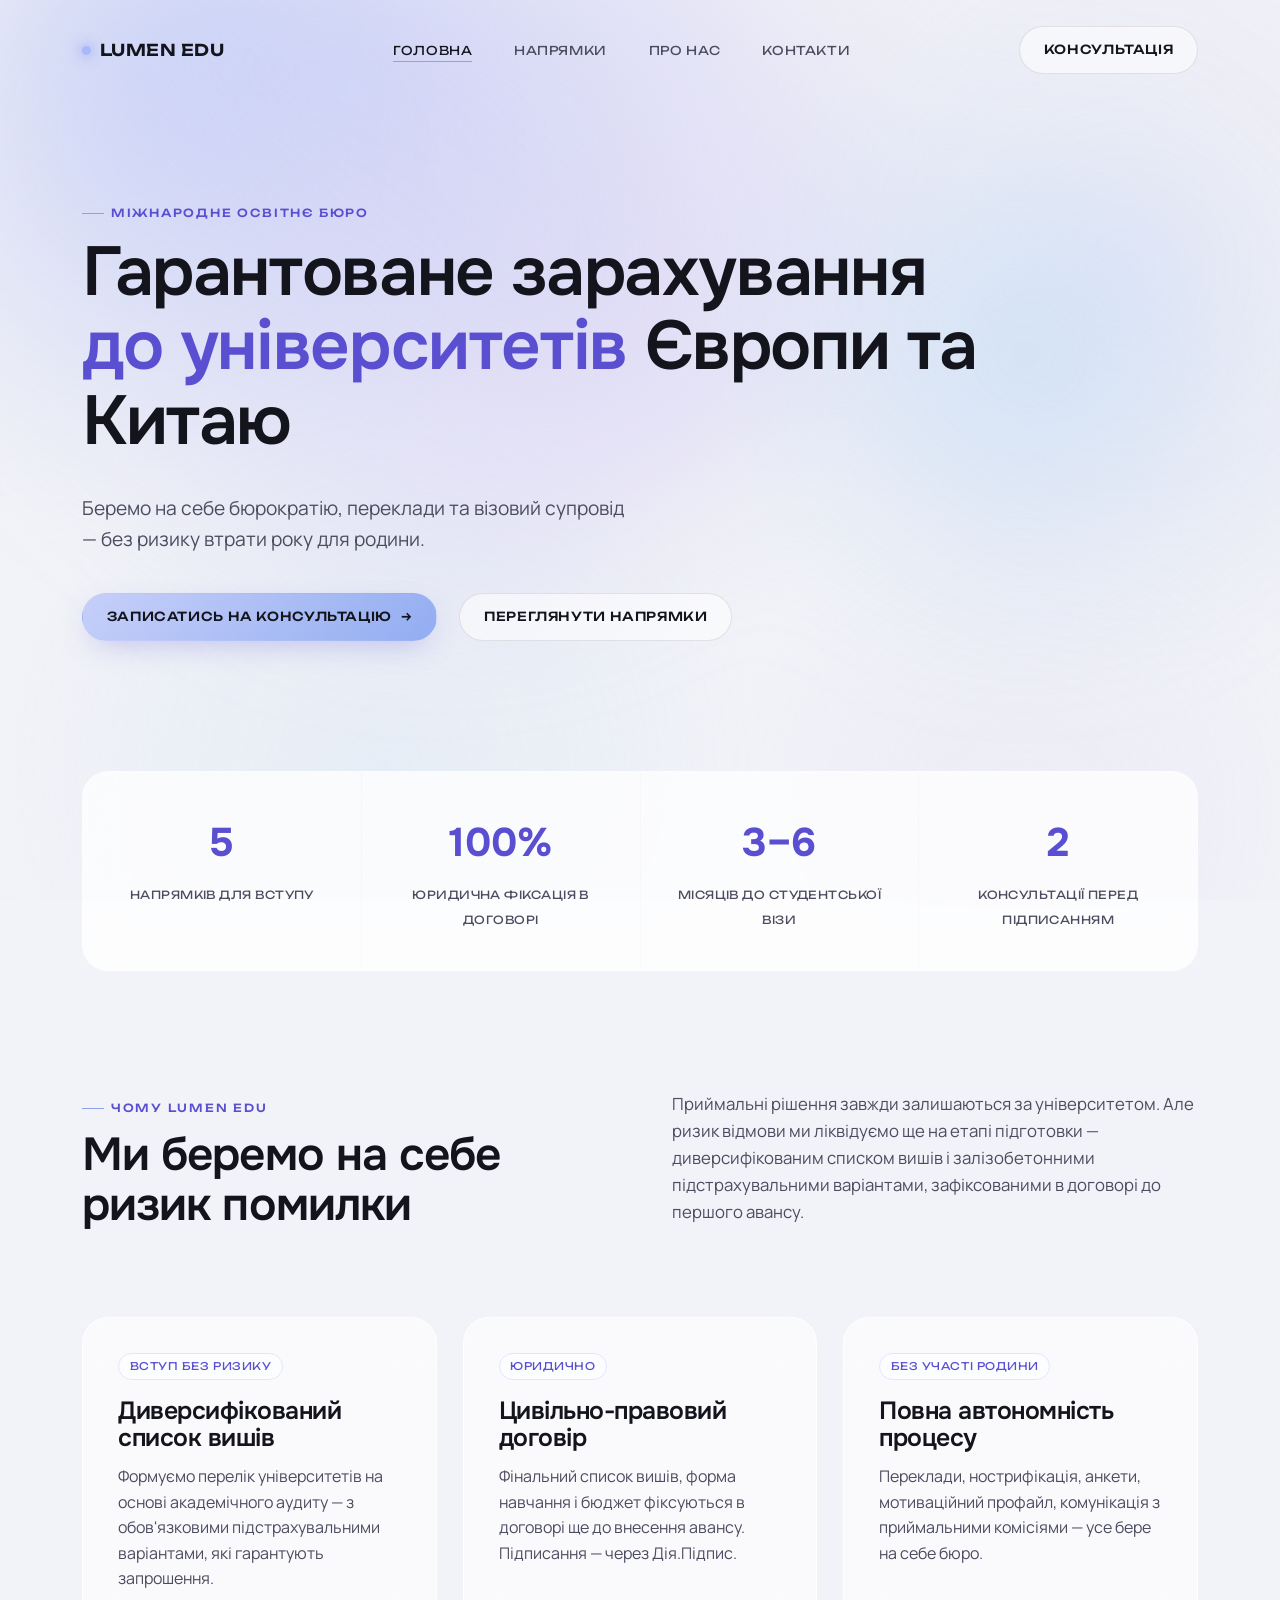
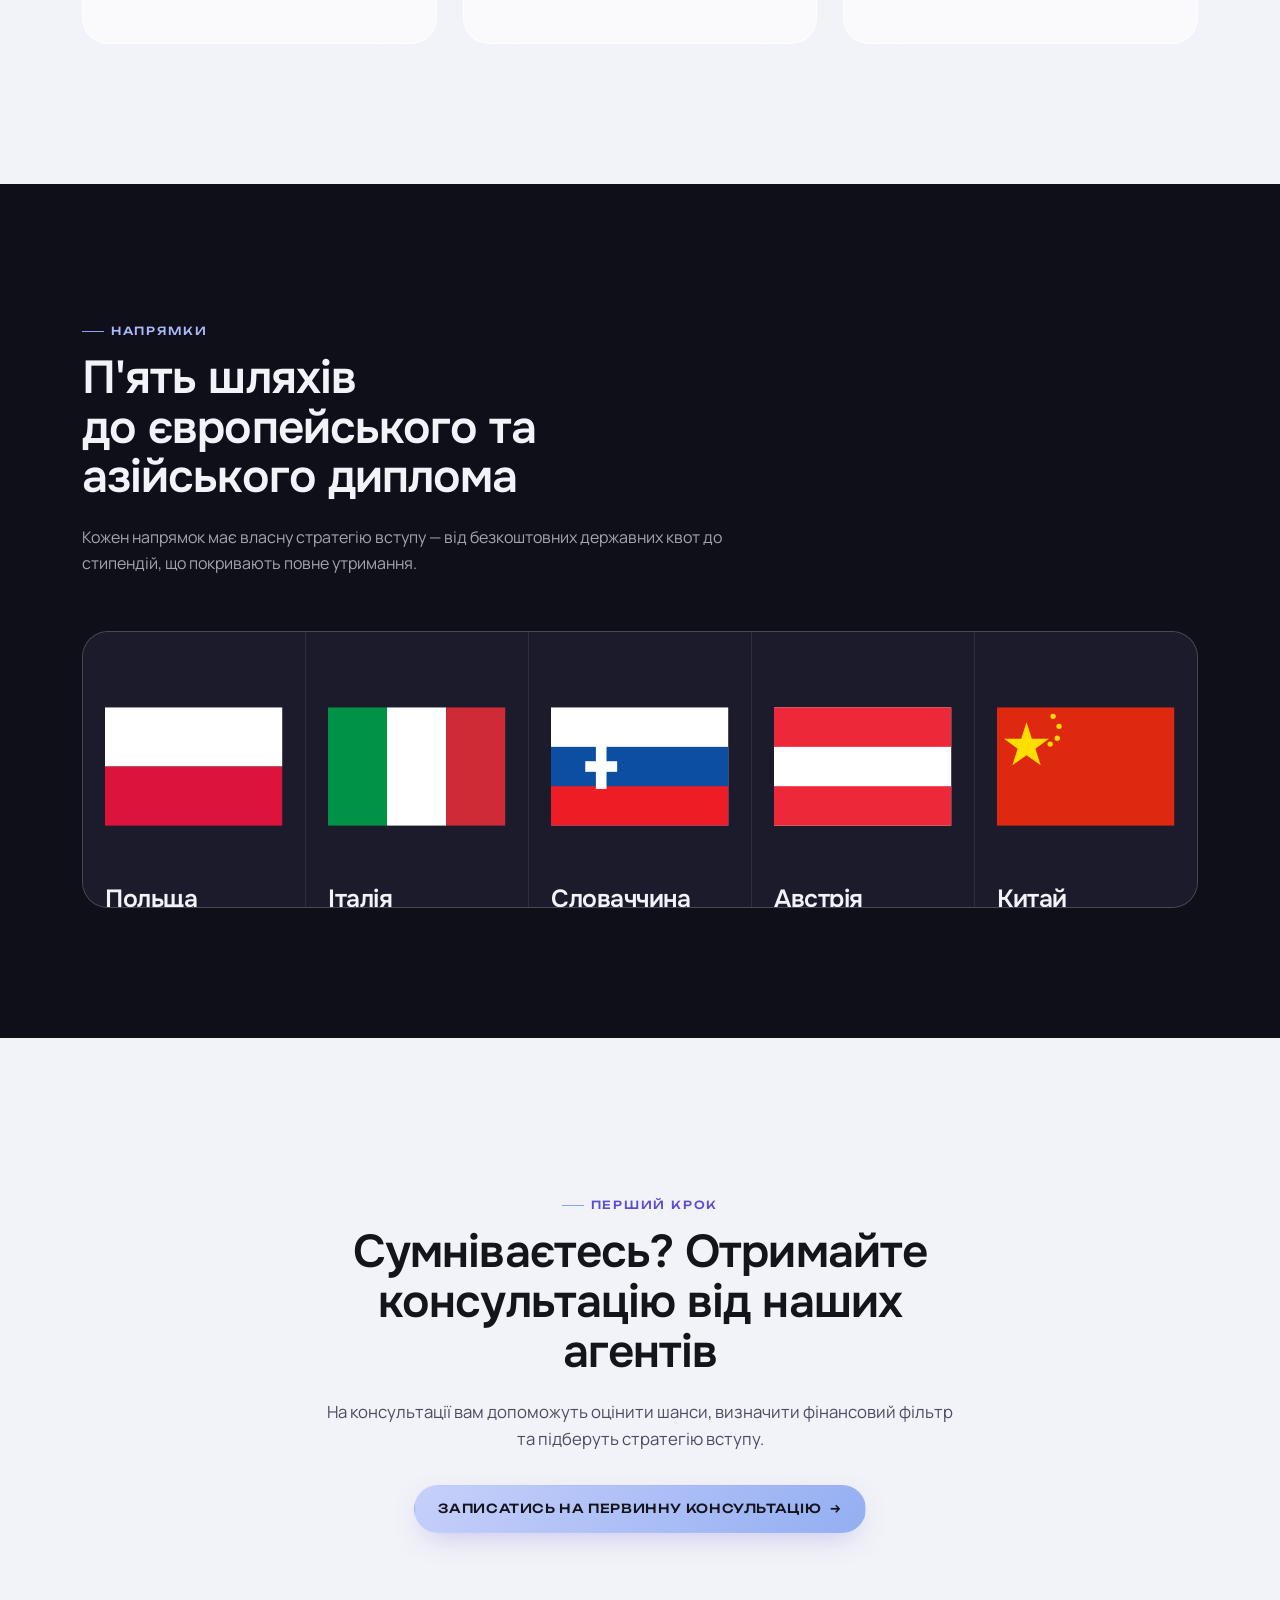
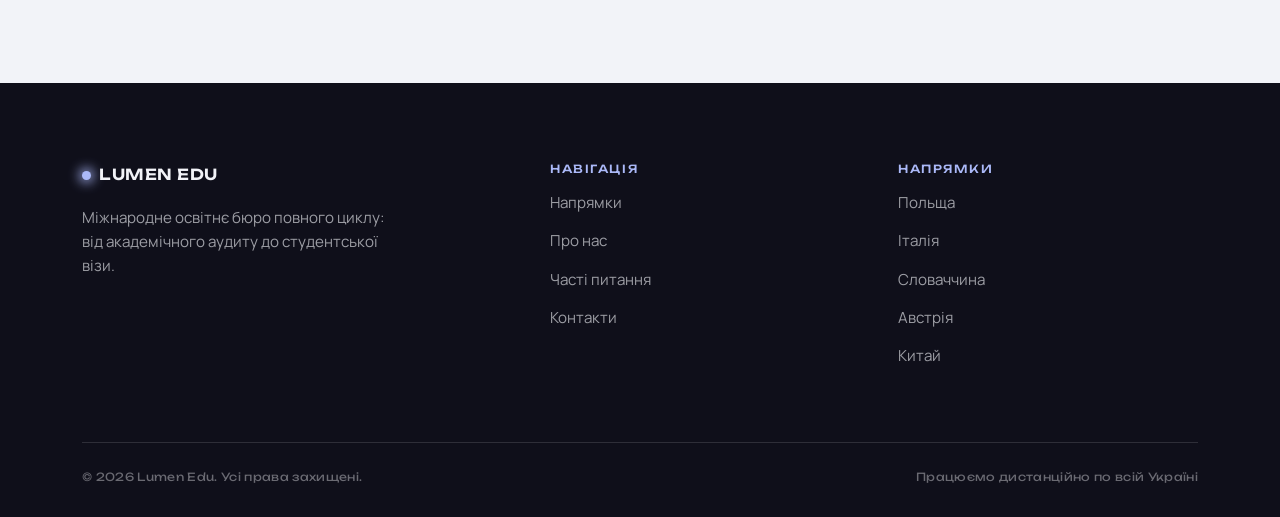
==== commit 97bc19de: "Add files via upload" ====
--- a/index.html
+++ b/index.html
@@ -118,27 +118,27 @@
     </div>
 
     <div class="reveal-stagger" style="display:grid; grid-template-columns:repeat(5,1fr); gap:1px; background:var(--line-on-dark); border:1px solid var(--line-on-dark); border-radius:var(--radius-l); overflow:hidden;">
-      <a href="destinations.html#poland" style="background:var(--bronze-soft); padding:2em 1.4em; transition:background .4s var(--ease);" onmouseover="this.style.background='#272741'" onmouseout="this.style.background='var(--bronze-soft)'">
+      <a href="destinations.html#poland" style="display:block; background:var(--bronze-soft); padding:2em 1.4em 2.4em; transition:background .4s var(--ease);" onmouseover="this.style.background='#272741'" onmouseout="this.style.background='var(--bronze-soft)'">
         <span class="flag-icon"><svg viewBox="0 0 3 2"><rect width="3" height="1" fill="#fff"/><rect y="1" width="3" height="1" fill="#dc143c"/></svg></span>
         <h3 style="margin:.7em 0 .3em;">Польща</h3>
         <p style="font-size:.85rem; color:rgba(242,243,248,.55);">Без НМТ/ЗНО, від $800</p>
       </a>
-      <a href="destinations.html#italy" style="background:var(--bronze-soft); padding:2em 1.4em; transition:background .4s var(--ease);" onmouseover="this.style.background='#272741'" onmouseout="this.style.background='var(--bronze-soft)'">
+      <a href="destinations.html#italy" style="display:block; background:var(--bronze-soft); padding:2em 1.4em 2.4em; transition:background .4s var(--ease);" onmouseover="this.style.background='#272741'" onmouseout="this.style.background='var(--bronze-soft)'">
         <span class="flag-icon"><svg viewBox="0 0 3 2"><rect width="1" height="2" fill="#009246"/><rect x="1" width="1" height="2" fill="#fff"/><rect x="2" width="1" height="2" fill="#ce2b37"/></svg></span>
         <h3 style="margin:.7em 0 .3em;">Італія</h3>
         <p style="font-size:.85rem; color:rgba(242,243,248,.55);">Стипендія DSU, від $1600</p>
       </a>
-      <a href="destinations.html#slovakia" style="background:var(--bronze-soft); padding:2em 1.4em; transition:background .4s var(--ease);" onmouseover="this.style.background='#272741'" onmouseout="this.style.background='var(--bronze-soft)'">
+      <a href="destinations.html#slovakia" style="display:block; background:var(--bronze-soft); padding:2em 1.4em 2.4em; transition:background .4s var(--ease);" onmouseover="this.style.background='#272741'" onmouseout="this.style.background='var(--bronze-soft)'">
         <span class="flag-icon"><svg viewBox="0 0 3 2"><rect width="3" height="2" fill="#fff"/><rect y="0.667" width="3" height="1.333" fill="#0b4ea2"/><rect y="1.333" width="3" height="0.667" fill="#ee1c25"/><g transform="translate(0.85,1)"><rect x="-0.09" y="-0.38" width="0.18" height="0.76" fill="#fff"/><rect x="-0.27" y="-0.09" width="0.54" height="0.18" fill="#fff"/></g></svg></span>
         <h3 style="margin:.7em 0 .3em;">Словаччина</h3>
         <p style="font-size:.85rem; color:rgba(242,243,248,.55);">Безкоштовно, від $1000</p>
       </a>
-      <a href="destinations.html#austria" style="background:var(--bronze-soft); padding:2em 1.4em; transition:background .4s var(--ease);" onmouseover="this.style.background='#272741'" onmouseout="this.style.background='var(--bronze-soft)'">
+      <a href="destinations.html#austria" style="display:block; background:var(--bronze-soft); padding:2em 1.4em 2.4em; transition:background .4s var(--ease);" onmouseover="this.style.background='#272741'" onmouseout="this.style.background='var(--bronze-soft)'">
         <span class="flag-icon"><svg viewBox="0 0 3 2"><rect width="3" height="2" fill="#fff"/><rect width="3" height="0.667" fill="#ed2939"/><rect y="1.333" width="3" height="0.667" fill="#ed2939"/></svg></span>
         <h3 style="margin:.7em 0 .3em;">Австрія</h3>
         <p style="font-size:.85rem; color:rgba(242,243,248,.55);">Німецька з А2, від $2500</p>
       </a>
-      <a href="destinations.html#china" style="background:var(--bronze-soft); padding:2em 1.4em; transition:background .4s var(--ease);" onmouseover="this.style.background='#272741'" onmouseout="this.style.background='var(--bronze-soft)'">
+      <a href="destinations.html#china" style="display:block; background:var(--bronze-soft); padding:2em 1.4em 2.4em; transition:background .4s var(--ease);" onmouseover="this.style.background='#272741'" onmouseout="this.style.background='var(--bronze-soft)'">
         <span class="flag-icon"><svg viewBox="0 0 3 2"><rect width="3" height="2" fill="#de2910"/><g fill="#ffde00"><polygon points="0.5,0.25 0.59,0.53 0.88,0.53 0.65,0.7 0.74,0.98 0.5,0.81 0.26,0.98 0.35,0.7 0.12,0.53 0.41,0.53"/><circle cx="0.95" cy="0.15" r="0.045"/><circle cx="1.05" cy="0.32" r="0.045"/><circle cx="1.02" cy="0.52" r="0.045"/><circle cx="0.9" cy="0.62" r="0.045"/></g></svg></span>
         <h3 style="margin:.7em 0 .3em;">Китай</h3>
         <p style="font-size:.85rem; color:rgba(242,243,248,.55);">Гранти CSC, від $1100</p>
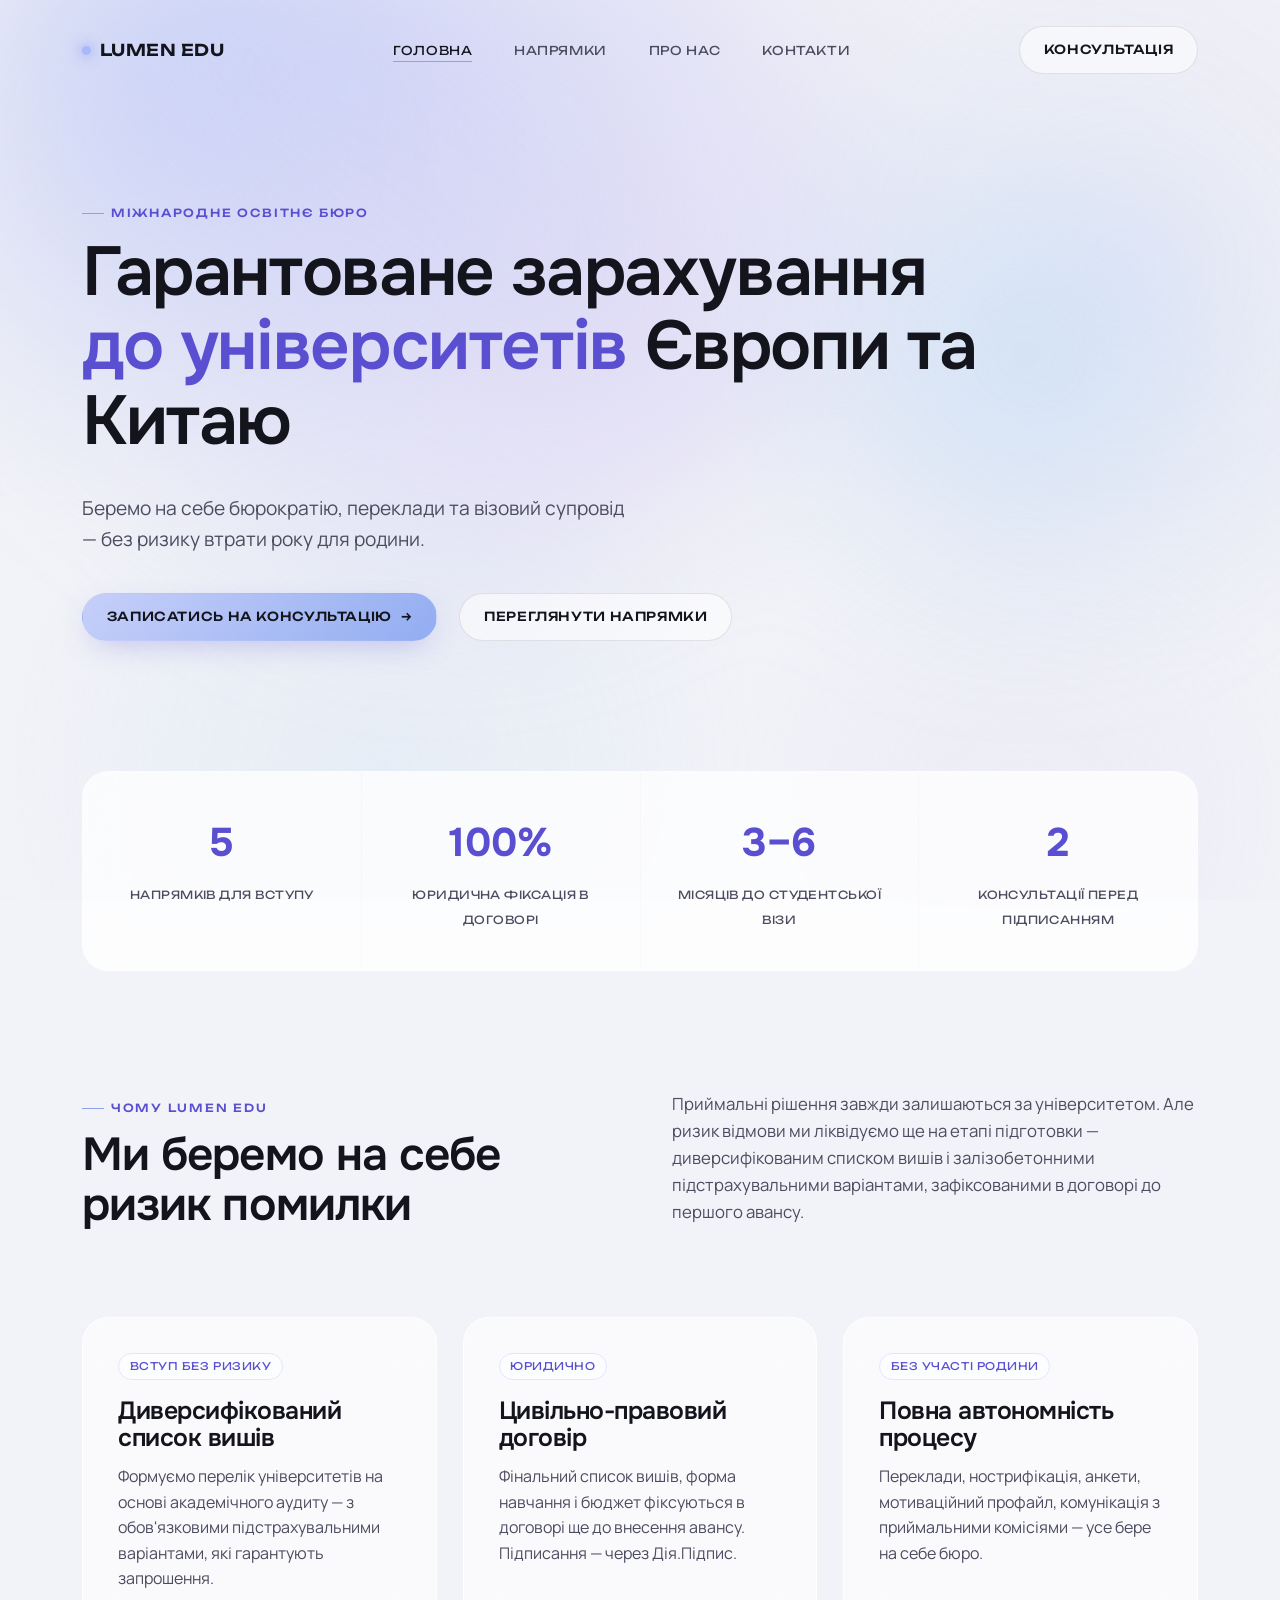
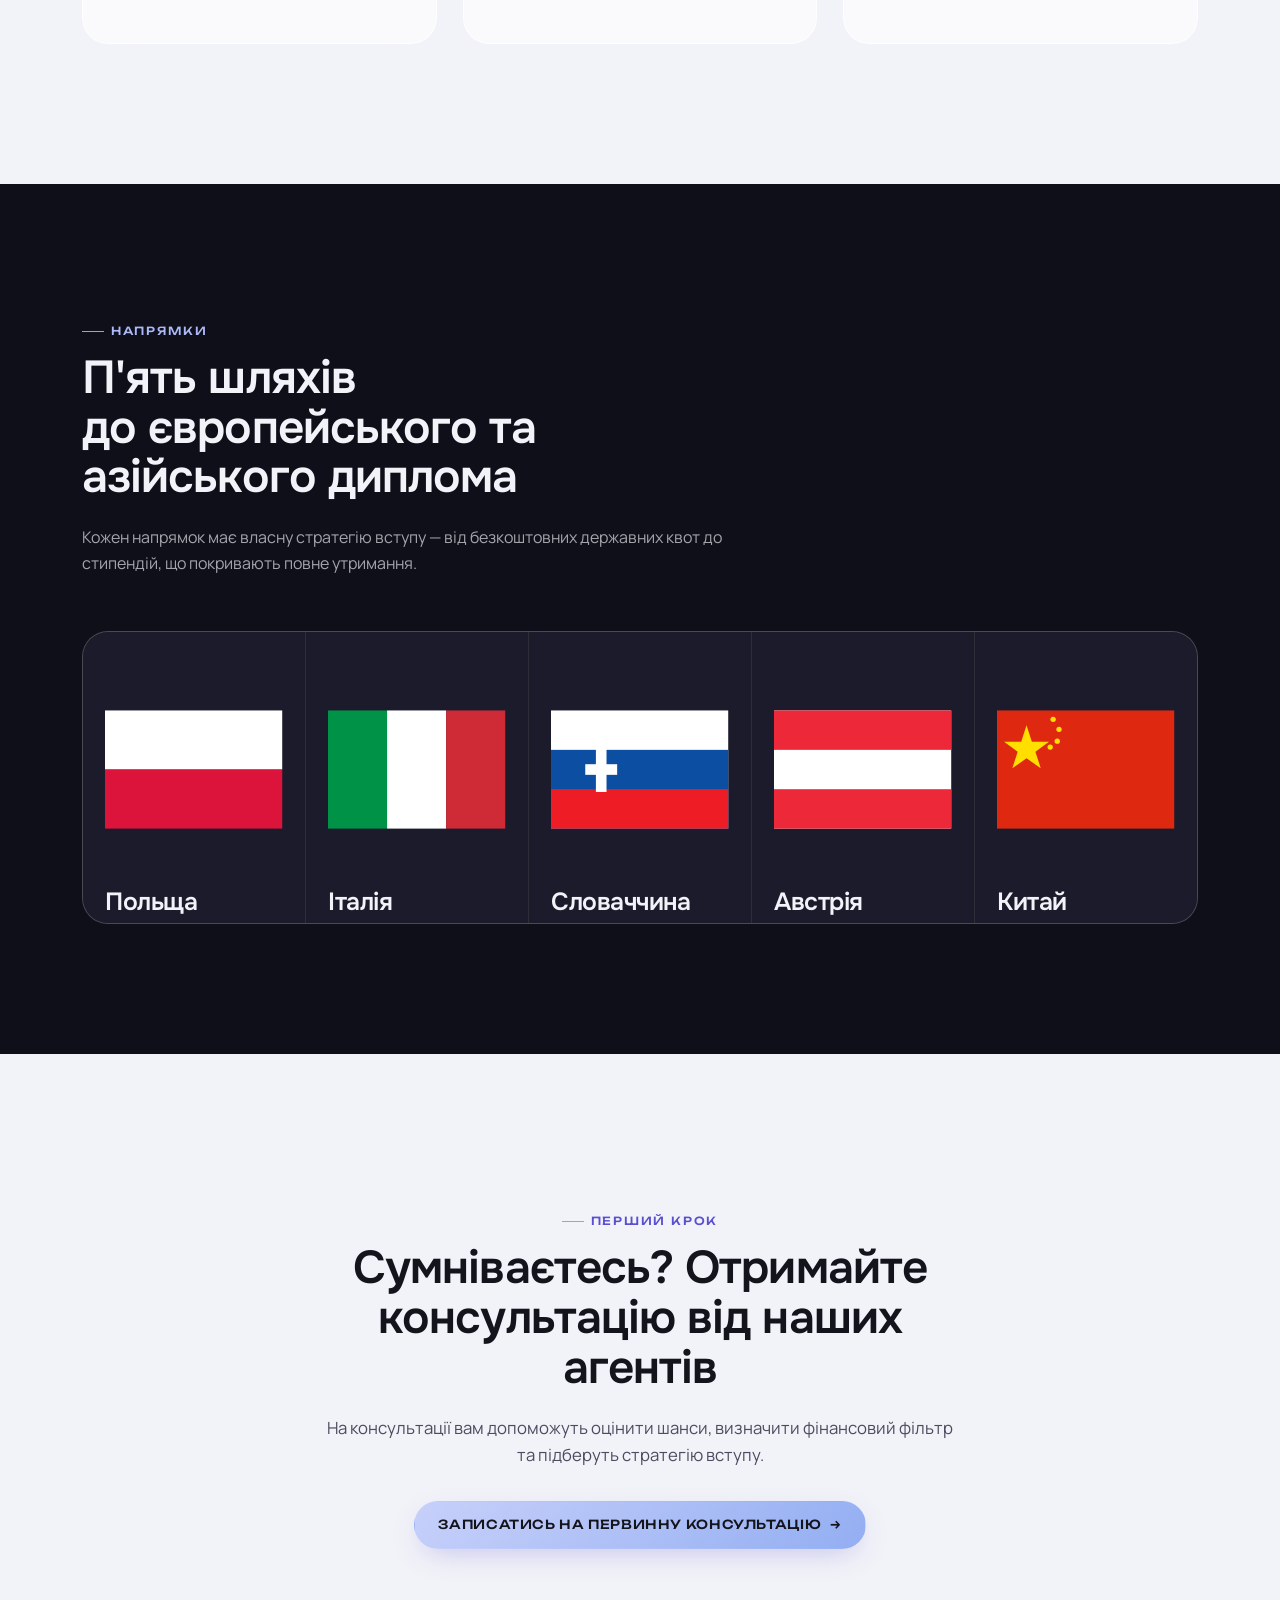
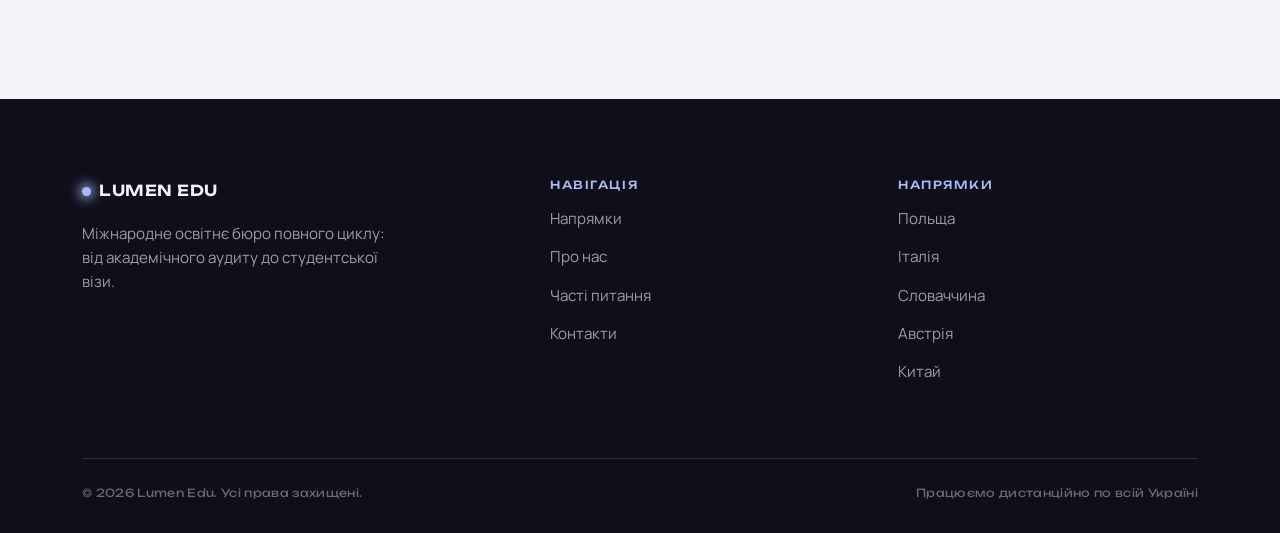
==== commit 892e1187: "Add files via upload" ====
--- a/index.html
+++ b/index.html
@@ -118,27 +118,27 @@
     </div>
 
     <div class="reveal-stagger" style="display:grid; grid-template-columns:repeat(5,1fr); gap:1px; background:var(--line-on-dark); border:1px solid var(--line-on-dark); border-radius:var(--radius-l); overflow:hidden;">
-      <a href="destinations.html#poland" style="display:block; background:var(--bronze-soft); padding:2em 1.4em 2.4em; transition:background .4s var(--ease);" onmouseover="this.style.background='#272741'" onmouseout="this.style.background='var(--bronze-soft)'">
+      <a href="destinations.html#poland" style="display:block; background:var(--bronze-soft); padding:2.2em 1.4em 3.2em; min-height:200px; transition:background .4s var(--ease);" onmouseover="this.style.background='#272741'" onmouseout="this.style.background='var(--bronze-soft)'">
         <span class="flag-icon"><svg viewBox="0 0 3 2"><rect width="3" height="1" fill="#fff"/><rect y="1" width="3" height="1" fill="#dc143c"/></svg></span>
         <h3 style="margin:.7em 0 .3em;">Польща</h3>
         <p style="font-size:.85rem; color:rgba(242,243,248,.55);">Без НМТ/ЗНО, від $800</p>
       </a>
-      <a href="destinations.html#italy" style="display:block; background:var(--bronze-soft); padding:2em 1.4em 2.4em; transition:background .4s var(--ease);" onmouseover="this.style.background='#272741'" onmouseout="this.style.background='var(--bronze-soft)'">
+      <a href="destinations.html#italy" style="display:block; background:var(--bronze-soft); padding:2.2em 1.4em 3.2em; min-height:200px; transition:background .4s var(--ease);" onmouseover="this.style.background='#272741'" onmouseout="this.style.background='var(--bronze-soft)'">
         <span class="flag-icon"><svg viewBox="0 0 3 2"><rect width="1" height="2" fill="#009246"/><rect x="1" width="1" height="2" fill="#fff"/><rect x="2" width="1" height="2" fill="#ce2b37"/></svg></span>
         <h3 style="margin:.7em 0 .3em;">Італія</h3>
         <p style="font-size:.85rem; color:rgba(242,243,248,.55);">Стипендія DSU, від $1600</p>
       </a>
-      <a href="destinations.html#slovakia" style="display:block; background:var(--bronze-soft); padding:2em 1.4em 2.4em; transition:background .4s var(--ease);" onmouseover="this.style.background='#272741'" onmouseout="this.style.background='var(--bronze-soft)'">
+      <a href="destinations.html#slovakia" style="display:block; background:var(--bronze-soft); padding:2.2em 1.4em 3.2em; min-height:200px; transition:background .4s var(--ease);" onmouseover="this.style.background='#272741'" onmouseout="this.style.background='var(--bronze-soft)'">
         <span class="flag-icon"><svg viewBox="0 0 3 2"><rect width="3" height="2" fill="#fff"/><rect y="0.667" width="3" height="1.333" fill="#0b4ea2"/><rect y="1.333" width="3" height="0.667" fill="#ee1c25"/><g transform="translate(0.85,1)"><rect x="-0.09" y="-0.38" width="0.18" height="0.76" fill="#fff"/><rect x="-0.27" y="-0.09" width="0.54" height="0.18" fill="#fff"/></g></svg></span>
         <h3 style="margin:.7em 0 .3em;">Словаччина</h3>
         <p style="font-size:.85rem; color:rgba(242,243,248,.55);">Безкоштовно, від $1000</p>
       </a>
-      <a href="destinations.html#austria" style="display:block; background:var(--bronze-soft); padding:2em 1.4em 2.4em; transition:background .4s var(--ease);" onmouseover="this.style.background='#272741'" onmouseout="this.style.background='var(--bronze-soft)'">
+      <a href="destinations.html#austria" style="display:block; background:var(--bronze-soft); padding:2.2em 1.4em 3.2em; min-height:200px; transition:background .4s var(--ease);" onmouseover="this.style.background='#272741'" onmouseout="this.style.background='var(--bronze-soft)'">
         <span class="flag-icon"><svg viewBox="0 0 3 2"><rect width="3" height="2" fill="#fff"/><rect width="3" height="0.667" fill="#ed2939"/><rect y="1.333" width="3" height="0.667" fill="#ed2939"/></svg></span>
         <h3 style="margin:.7em 0 .3em;">Австрія</h3>
         <p style="font-size:.85rem; color:rgba(242,243,248,.55);">Німецька з А2, від $2500</p>
       </a>
-      <a href="destinations.html#china" style="display:block; background:var(--bronze-soft); padding:2em 1.4em 2.4em; transition:background .4s var(--ease);" onmouseover="this.style.background='#272741'" onmouseout="this.style.background='var(--bronze-soft)'">
+      <a href="destinations.html#china" style="display:block; background:var(--bronze-soft); padding:2.2em 1.4em 3.2em; min-height:200px; transition:background .4s var(--ease);" onmouseover="this.style.background='#272741'" onmouseout="this.style.background='var(--bronze-soft)'">
         <span class="flag-icon"><svg viewBox="0 0 3 2"><rect width="3" height="2" fill="#de2910"/><g fill="#ffde00"><polygon points="0.5,0.25 0.59,0.53 0.88,0.53 0.65,0.7 0.74,0.98 0.5,0.81 0.26,0.98 0.35,0.7 0.12,0.53 0.41,0.53"/><circle cx="0.95" cy="0.15" r="0.045"/><circle cx="1.05" cy="0.32" r="0.045"/><circle cx="1.02" cy="0.52" r="0.045"/><circle cx="0.9" cy="0.62" r="0.045"/></g></svg></span>
         <h3 style="margin:.7em 0 .3em;">Китай</h3>
         <p style="font-size:.85rem; color:rgba(242,243,248,.55);">Гранти CSC, від $1100</p>
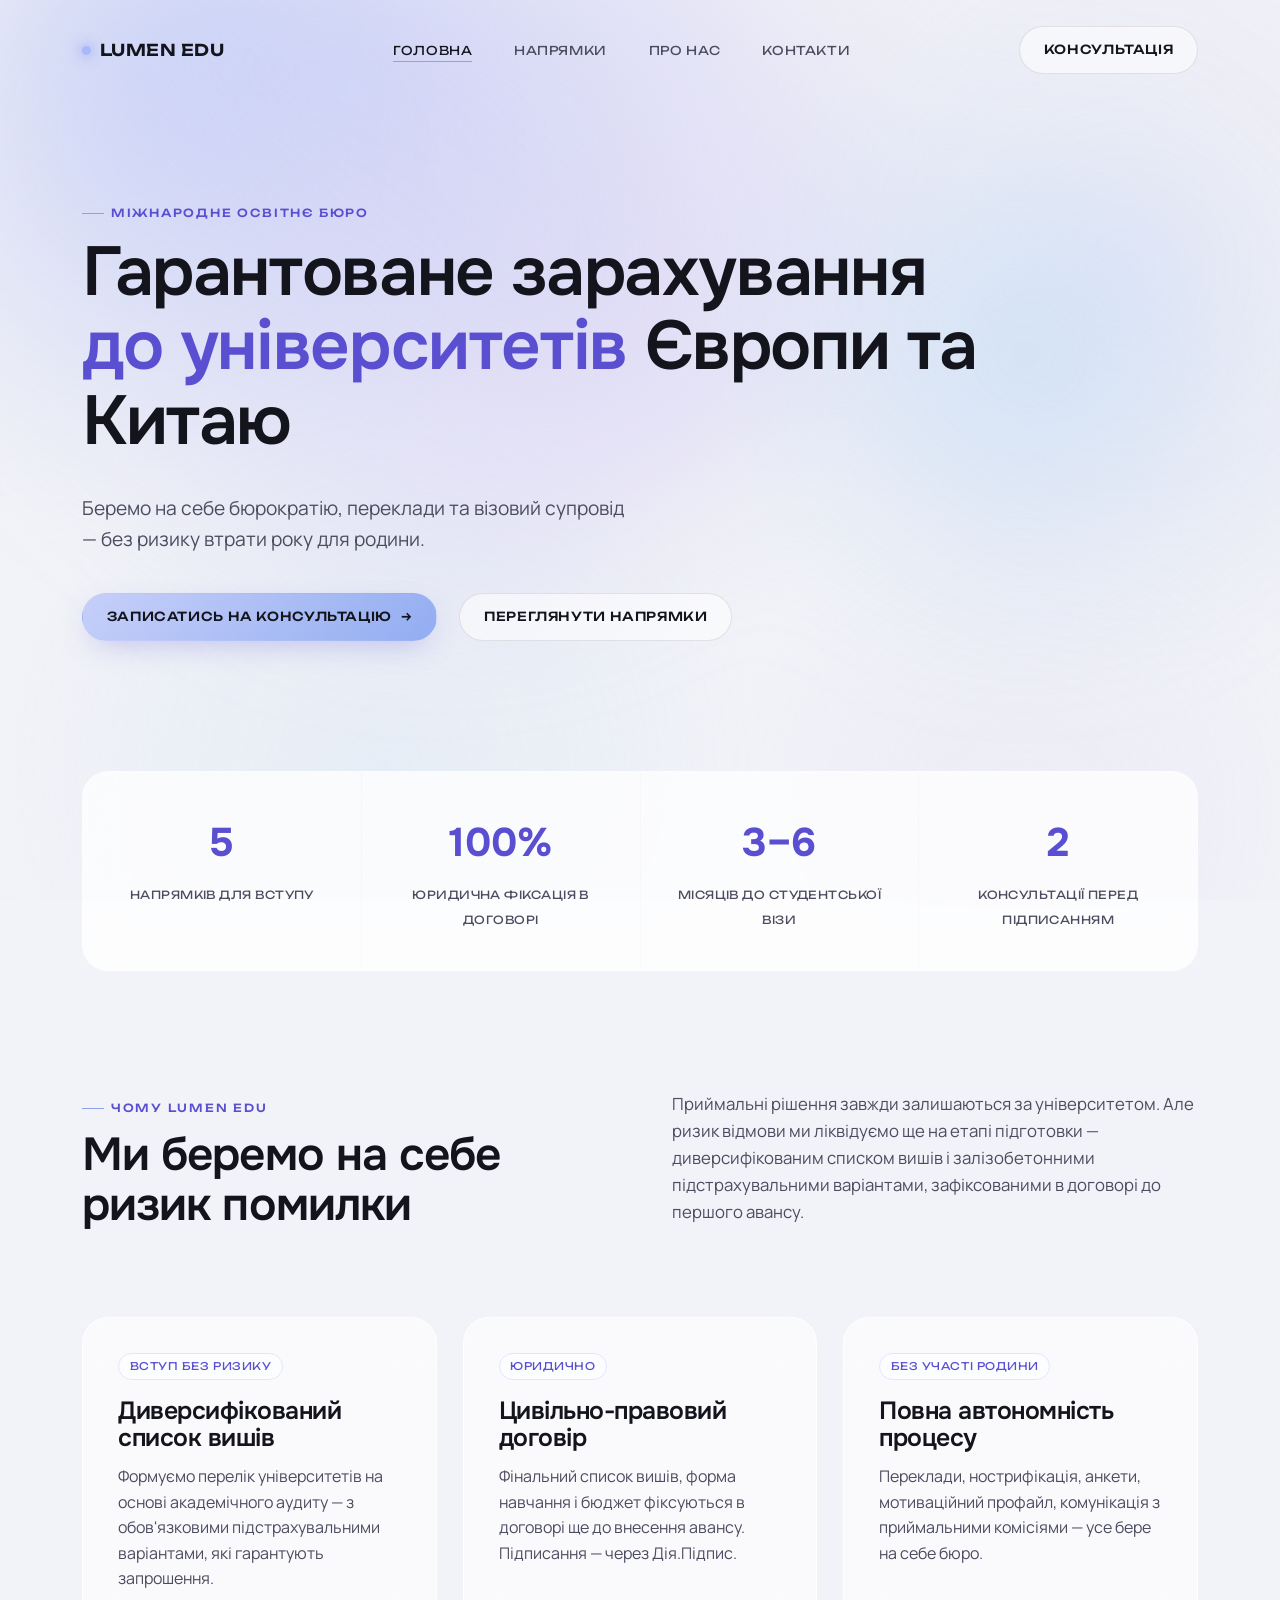
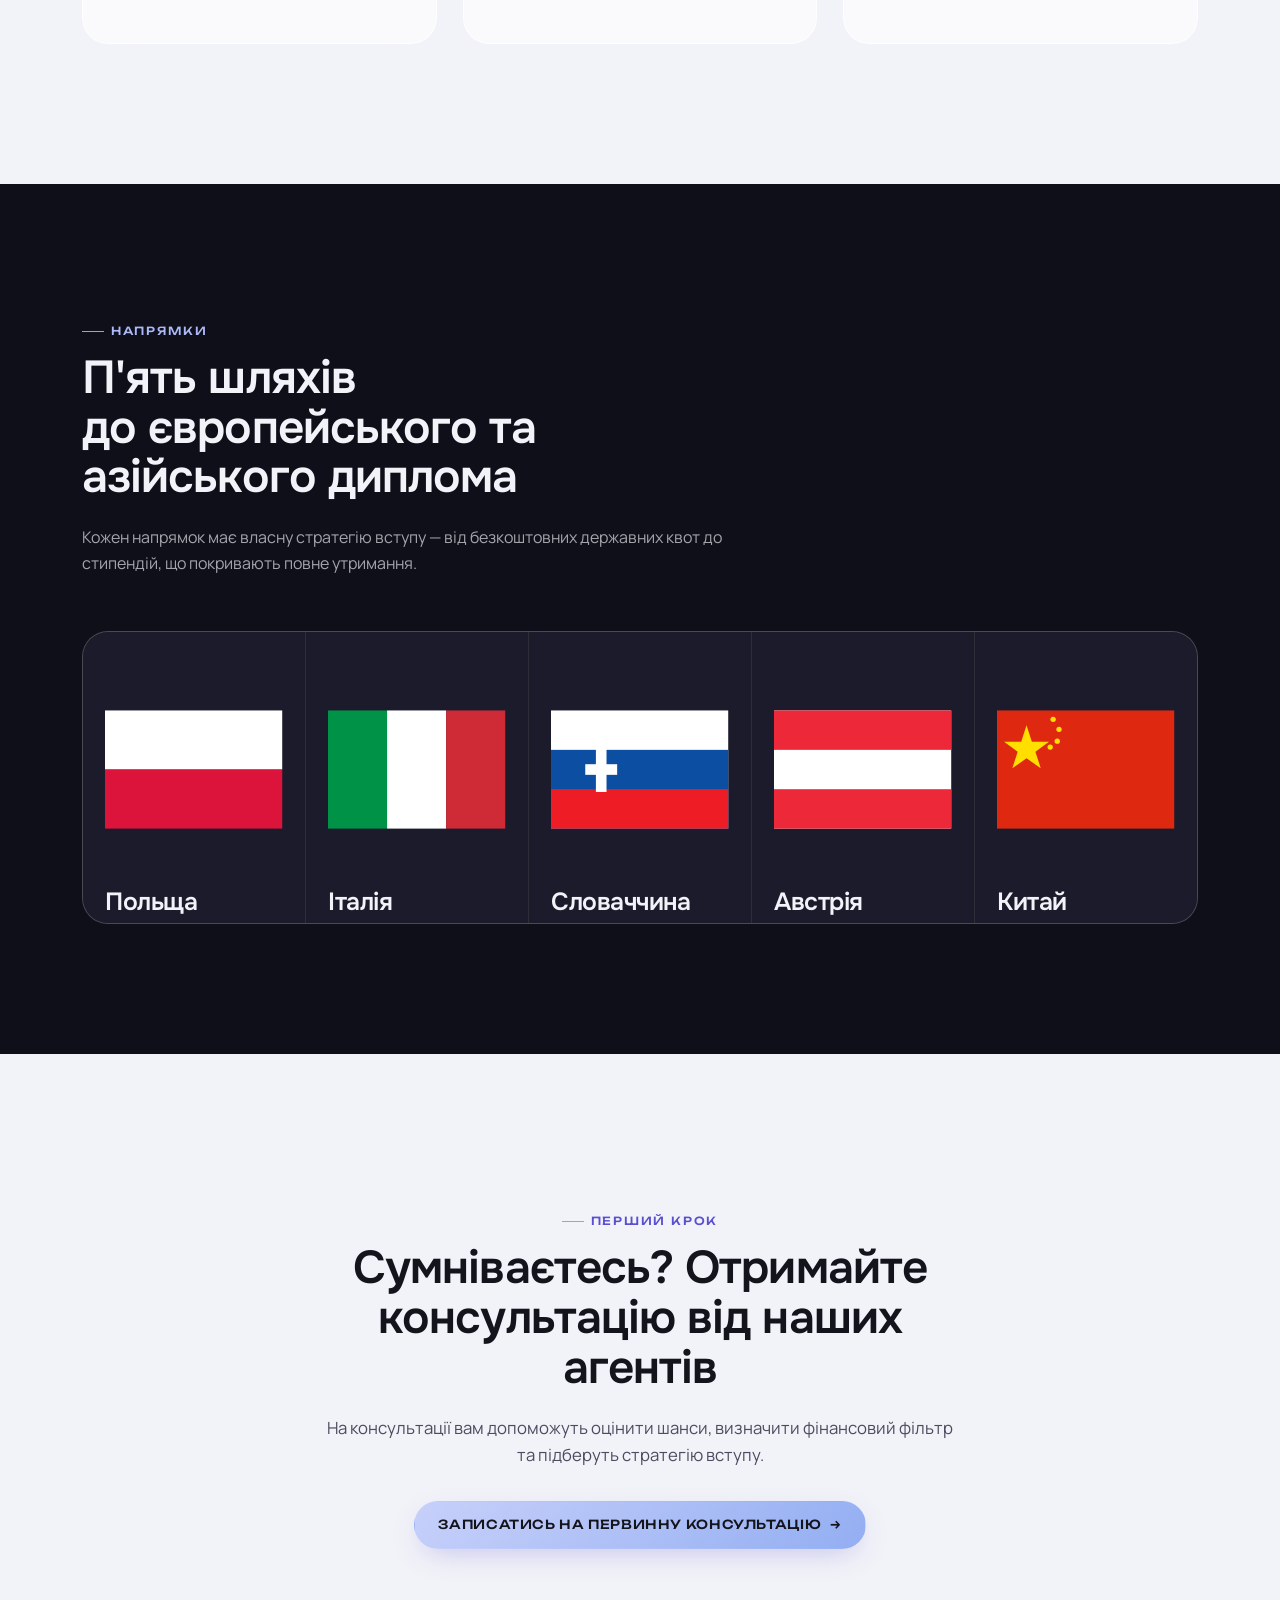
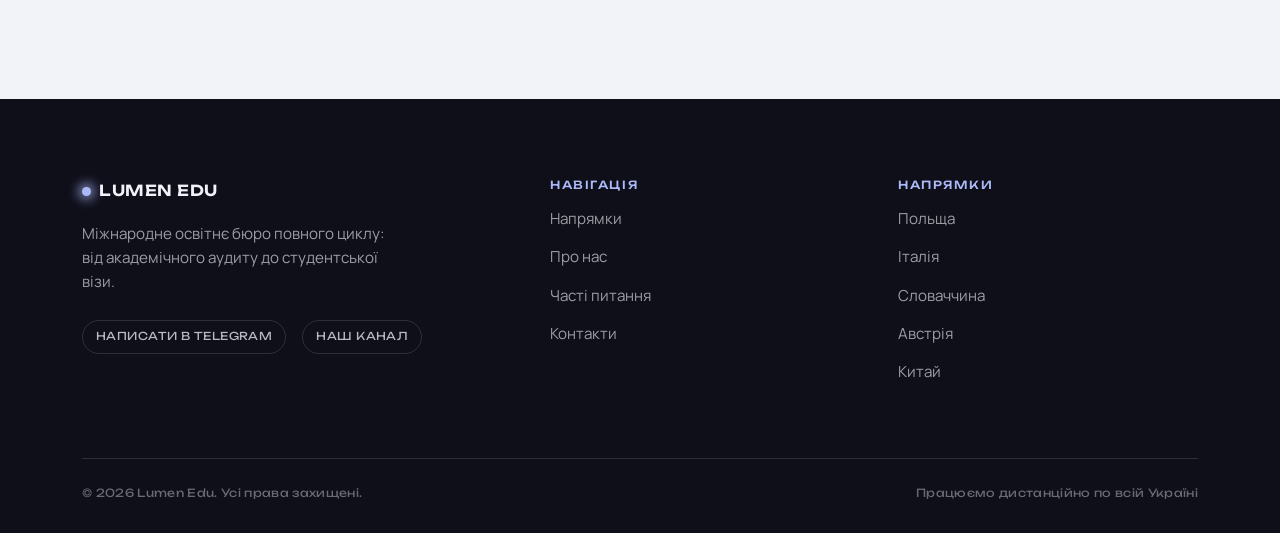
==== commit 89d44500: "Add files via upload" ====
--- a/index.html
+++ b/index.html
@@ -165,6 +165,10 @@
       <div>
         <a href="index.html" class="logo"><span class="spark"></span>LUMEN EDU</a>
         <p style="max-width:320px;">Міжнародне освітнє бюро повного циклу: від академічного аудиту до студентської візи.</p>
+        <div class="footer-social">
+          <a href="https://t.me/lumen_edu_bot" target="_blank" rel="noopener">Написати в Telegram</a>
+          <a href="https://t.me/lumen_edu_channel" target="_blank" rel="noopener">Наш канал</a>
+        </div>
       </div>
       <div>
         <h4>Навігація</h4>
--- a/styles.css
+++ b/styles.css
@@ -554,3 +554,26 @@
   border:1px solid var(--gold-pale); color: var(--gold-deep); padding: .5em 1em; border-radius:999px;
   background: rgba(255,255,255,.5);
 }
+
+/* ---------- footer social links ---------- */
+.footer-social{ display:flex; gap:1em; margin-top:1.6em; flex-wrap:wrap; }
+.footer-social a{
+  font-family: var(--f-mono); font-size:.68rem; letter-spacing:.04em; text-transform:uppercase;
+  color: rgba(242,243,248,.75);
+  border: 1px solid var(--line-on-dark);
+  padding: .65em 1.2em;
+  border-radius: 999px;
+  transition: all .35s var(--ease);
+}
+.footer-social a:hover{ color: var(--gold-bright); border-color: var(--gold-bright); }
+
+/* ---------- inline telegram cta (contact page) ---------- */
+.telegram-cta{
+  display:flex; align-items:center; gap:1em; flex-wrap:wrap;
+  background: var(--glass); backdrop-filter: blur(20px);
+  border: 1px solid rgba(255,255,255,.7);
+  border-radius: var(--radius-m);
+  padding: 1.3em 1.6em;
+  margin-top: 1.6em;
+}
+.telegram-cta p{ margin:0; font-size:.92rem; flex:1; min-width:180px; }
